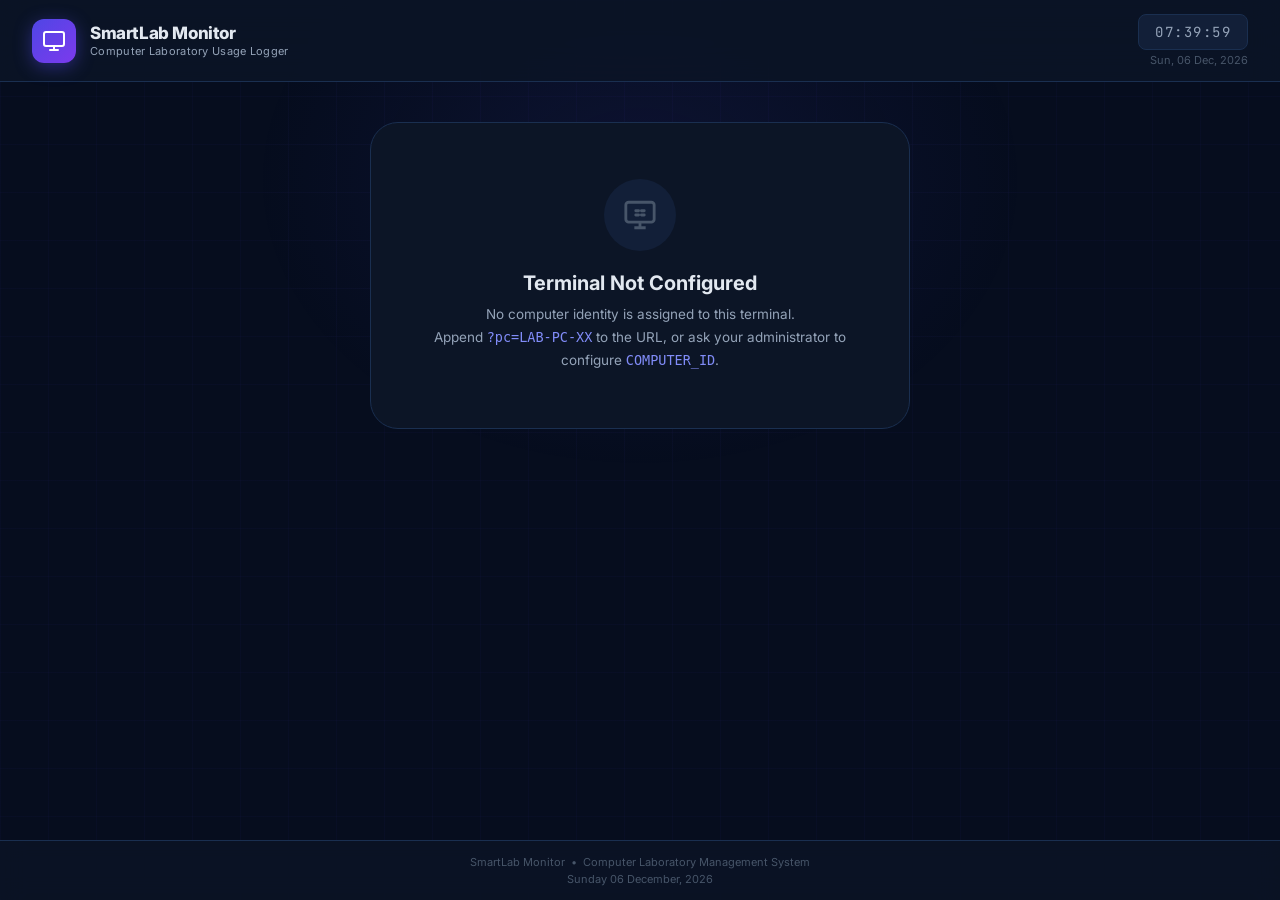
==== index.html @ d08a5e3f "Add design spec and design tokens for SmartLab Monitor" ====
<!DOCTYPE html>
<html lang="en">
<head>
  <meta charset="UTF-8" />
  <meta name="viewport" content="width=device-width, initial-scale=1.0" />
  <title>SmartLab Monitor</title>
  <meta name="description" content="SmartLab Monitor — College Computer Laboratory Usage Logging and Monitoring System" />
  <meta http-equiv="refresh" content="0; url=student.html" />
  <style>
    body {
      font-family: 'Inter', system-ui, sans-serif;
      background: #060d1e; color: #e2e8f0;
      display: flex; align-items: center; justify-content: center;
      min-height: 100vh; margin: 0;
    }
    a { color: #818cf8; }
    p { font-size: 15px; }
  </style>
</head>
<body>
  <p>Redirecting to <a href="student.html">Student Portal</a>…</p>
  <script>window.location.replace('student.html');</script>
</body>
</html>
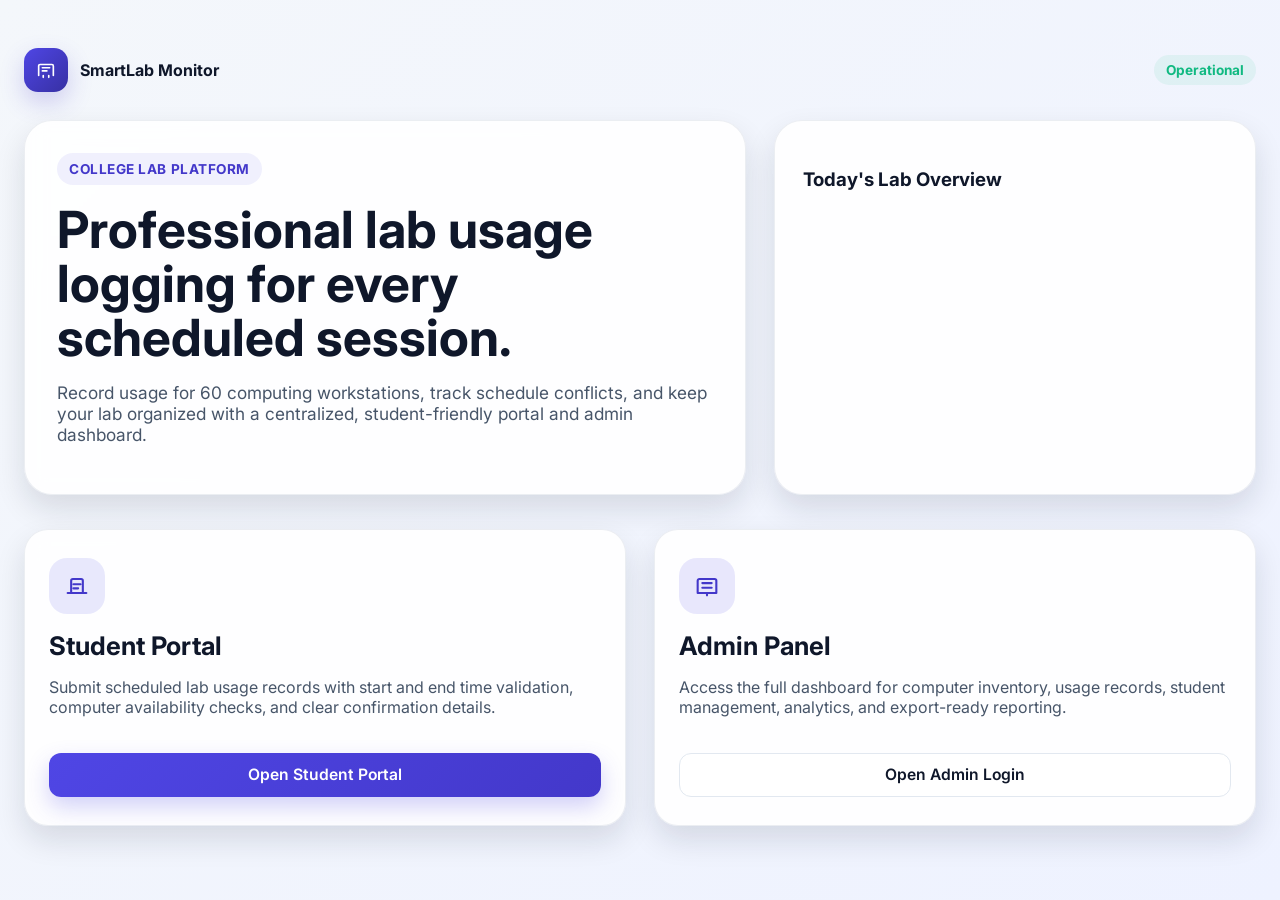
==== commit eb38766d: "Initial SmartLab Monitor project" ====
--- a/index.html
+++ b/index.html
@@ -1,24 +1,275 @@
 <!DOCTYPE html>
 <html lang="en">
-<head>
-  <meta charset="UTF-8" />
-  <meta name="viewport" content="width=device-width, initial-scale=1.0" />
-  <title>SmartLab Monitor</title>
-  <meta name="description" content="SmartLab Monitor — College Computer Laboratory Usage Logging and Monitoring System" />
-  <meta http-equiv="refresh" content="0; url=student.html" />
-  <style>
-    body {
-      font-family: 'Inter', system-ui, sans-serif;
-      background: #060d1e; color: #e2e8f0;
-      display: flex; align-items: center; justify-content: center;
-      min-height: 100vh; margin: 0;
-    }
-    a { color: #818cf8; }
-    p { font-size: 15px; }
-  </style>
-</head>
-<body>
-  <p>Redirecting to <a href="student.html">Student Portal</a>…</p>
-  <script>window.location.replace('student.html');</script>
-</body>
+  <head>
+    <meta charset="UTF-8" />
+    <meta name="viewport" content="width=device-width, initial-scale=1.0" />
+    <title>SmartLab Monitor</title>
+    <link rel="preconnect" href="https://fonts.googleapis.com" />
+    <link rel="preconnect" href="https://fonts.gstatic.com" crossorigin />
+    <link href="https://fonts.googleapis.com/css2?family=Inter:wght@400;500;600;700;800&display=swap" rel="stylesheet" />
+    <link rel="stylesheet" href="assets/css/design-system.css" />
+    <style>
+      body {
+        margin: 0;
+        min-height: 100vh;
+        background: linear-gradient(135deg, var(--bg) 0%, #eef2ff 100%);
+      }
+
+      .landing-shell {
+        max-width: 1280px;
+        margin: 0 auto;
+        padding: 48px 24px 72px;
+      }
+
+      .topbar {
+        display: flex;
+        justify-content: space-between;
+        align-items: center;
+        margin-bottom: 28px;
+      }
+
+      .brand {
+        display: flex;
+        align-items: center;
+        gap: 12px;
+        font-weight: 700;
+        color: var(--text-primary);
+      }
+
+      .brand-mark {
+        width: 44px;
+        height: 44px;
+        border-radius: 14px;
+        display: grid;
+        place-items: center;
+        background: linear-gradient(135deg, var(--primary-600), var(--primary-800));
+        color: #fff;
+        box-shadow: 0 10px 25px rgba(67, 56, 202, 0.22);
+      }
+
+      .hero {
+        display: grid;
+        grid-template-columns: 1.2fr 0.8fr;
+        gap: 28px;
+        align-items: stretch;
+      }
+
+      .hero-copy,
+      .hero-panel,
+      .stat-card,
+      .switch-card {
+        background: rgba(255, 255, 255, 0.9);
+        backdrop-filter: blur(10px);
+        border: 1px solid rgba(148, 163, 184, 0.18);
+        box-shadow: var(--shadow-md);
+      }
+
+      .hero-copy {
+        border-radius: 28px;
+        padding: 32px;
+      }
+
+      .eyebrow {
+        display: inline-flex;
+        padding: 8px 12px;
+        border-radius: 999px;
+        background: rgba(79, 70, 229, 0.08);
+        color: var(--primary-700);
+        font-size: var(--body-small-size);
+        font-weight: 700;
+        letter-spacing: 0.04em;
+        text-transform: uppercase;
+      }
+
+      h1 {
+        margin: 18px 0 12px;
+        font-size: clamp(2.6rem, 4vw, 4rem);
+        line-height: 1.05;
+      }
+
+      .hero-copy p {
+        color: var(--text-secondary);
+        font-size: var(--body-large-size);
+        max-width: 60ch;
+      }
+
+      .hero-panel {
+        border-radius: 28px;
+        padding: 28px;
+      }
+
+      .stats-grid {
+        display: grid;
+        grid-template-columns: repeat(2, minmax(0, 1fr));
+        gap: 16px;
+        margin-top: 24px;
+      }
+
+      .stat-card {
+        border-radius: 18px;
+        padding: 18px 16px;
+      }
+
+      .metric-meta {
+        display: flex;
+        justify-content: space-between;
+        align-items: center;
+        font-size: var(--caption-size);
+        color: var(--text-secondary);
+      }
+
+      .metric-value {
+        margin-top: 8px;
+        font-size: clamp(1.8rem, 2vw, 2.4rem);
+        font-weight: 800;
+        color: var(--text-primary);
+      }
+
+      .switch-grid {
+        display: grid;
+        grid-template-columns: repeat(2, minmax(0, 1fr));
+        gap: 28px;
+        margin-top: 34px;
+      }
+
+      .switch-card {
+        border-radius: 24px;
+        padding: 28px 24px;
+        display: flex;
+        flex-direction: column;
+        justify-content: space-between;
+        min-height: 260px;
+        transition: transform 0.2s ease, box-shadow 0.2s ease;
+      }
+
+      .switch-card:hover {
+        transform: translateY(-2px);
+        box-shadow: var(--shadow-lg);
+      }
+
+      .switch-icon {
+        width: 56px;
+        height: 56px;
+        display: grid;
+        place-items: center;
+        border-radius: 18px;
+        background: rgba(79, 70, 229, 0.12);
+        color: var(--primary-700);
+      }
+
+      .switch-card h2 {
+        margin: 16px 0 8px;
+        font-size: var(--h2-size);
+      }
+
+      .switch-card p {
+        color: var(--text-secondary);
+      }
+
+      .switch-card a {
+        margin-top: 20px;
+      }
+
+      @media (max-width: 860px) {
+        .hero,
+        .switch-grid,
+        .stats-grid {
+          grid-template-columns: 1fr;
+        }
+
+        .landing-shell {
+          padding-top: 32px;
+        }
+      }
+    </style>
+  </head>
+  <body>
+    <div class="landing-shell">
+      <header class="topbar">
+        <div class="brand">
+          <div class="brand-mark">
+            <svg width="22" height="22" viewBox="0 0 24 24" fill="none" aria-hidden="true">
+              <path d="M4 18V7.5A1.5 1.5 0 0 1 5.5 6H18.5A1.5 1.5 0 0 1 20 7.5V18M8 9.5H16M8 13H13M9 18V20M15 18V20" stroke="currentColor" stroke-width="1.8" stroke-linecap="round" stroke-linejoin="round"/>
+            </svg>
+          </div>
+          <span>SmartLab Monitor</span>
+        </div>
+        <span class="status-badge success">Operational</span>
+      </header>
+
+      <main class="hero">
+        <section class="hero-copy">
+          <div class="eyebrow">College Lab Platform</div>
+          <h1>Professional lab usage logging for every scheduled session.</h1>
+          <p>
+            Record usage for 60 computing workstations, track schedule conflicts, and keep your lab organized with a centralized, student-friendly portal and admin dashboard.
+          </p>
+        </section>
+
+        <aside class="hero-panel">
+          <h3>Today's Lab Overview</h3>
+          <div class="stats-grid" id="landing-stats"></div>
+        </aside>
+      </main>
+
+      <section class="switch-grid">
+        <article class="switch-card">
+          <div>
+            <div class="switch-icon">
+              <svg width="28" height="28" viewBox="0 0 24 24" fill="none" aria-hidden="true">
+                <path d="M7 17V7.5A1.5 1.5 0 0 1 8.5 6H15.5A1.5 1.5 0 0 1 17 7.5V17M9 10.5H15M9 14H13M4 18H20" stroke="currentColor" stroke-width="1.8" stroke-linecap="round" stroke-linejoin="round"/>
+              </svg>
+            </div>
+            <h2>Student Portal</h2>
+            <p>Submit scheduled lab usage records with start and end time validation, computer availability checks, and clear confirmation details.</p>
+          </div>
+          <a href="student.html" class="btn btn-primary">Open Student Portal</a>
+        </article>
+
+        <article class="switch-card">
+          <div>
+            <div class="switch-icon">
+              <svg width="28" height="28" viewBox="0 0 24 24" fill="none" aria-hidden="true">
+                <path d="M4 18V7.5A1.5 1.5 0 0 1 5.5 6H18.5A1.5 1.5 0 0 1 20 7.5V18M8 9.5H16M8 13.5H16M12 18V20M4 18H20" stroke="currentColor" stroke-width="1.8" stroke-linecap="round" stroke-linejoin="round"/>
+              </svg>
+            </div>
+            <h2>Admin Panel</h2>
+            <p>Access the full dashboard for computer inventory, usage records, student management, analytics, and export-ready reporting.</p>
+          </div>
+          <a href="admin.html" class="btn btn-secondary">Open Admin Login</a>
+        </article>
+      </section>
+    </div>
+
+    <script src="assets/js/utils.js"></script>
+    <script src="assets/js/data.js"></script>
+    <script>
+      document.addEventListener('DOMContentLoaded', function () {
+        const statsWrap = document.getElementById('landing-stats');
+        const state = SmartLabData.loadState();
+        const computers = state.computers;
+        const total = computers.length;
+        const available = computers.filter((pc) => pc.status === 'AVAILABLE').length;
+        const inUse = computers.filter((pc) => pc.status === 'IN_USE').length;
+        const offline = computers.filter((pc) => pc.status === 'OFFLINE').length;
+
+        const statItems = [
+          { label: 'Total PCs', value: total, tone: 'primary' },
+          { label: 'Available', value: available, tone: 'success' },
+          { label: 'In Use', value: inUse, tone: 'info' },
+          { label: 'Offline', value: offline, tone: 'warning' }
+        ];
+
+        statsWrap.innerHTML = statItems.map((item) => `
+          <div class="stat-card">
+            <div class="metric-meta">
+              <span>${item.label}</span>
+              <span class="status-dot ${item.tone}"></span>
+            </div>
+            <div class="metric-value">${item.value}</div>
+          </div>
+        `).join('');
+      });
+    </script>
+  </body>
 </html>
--- a/assets/css/design-system.css
+++ b/assets/css/design-system.css
@@ -0,0 +1,316 @@
+:root {
+  --primary-50: #eef2ff;
+  --primary-100: #e0e7ff;
+  --primary-200: #c7d2fe;
+  --primary-300: #a5b4fc;
+  --primary-400: #818cf8;
+  --primary-500: #6366f1;
+  --primary-600: #4f46e5;
+  --primary-700: #4338ca;
+  --primary-800: #3730a3;
+  --primary-900: #312e81;
+  --success: #10b981;
+  --warning: #f59e0b;
+  --error: #ef4444;
+  --info: #3b82f6;
+  --bg: #f4f7fb;
+  --surface: #ffffff;
+  --surface-alt: #f8fafc;
+  --border: #e2e8f0;
+  --text-primary: #0f172a;
+  --text-secondary: #475569;
+  --text-muted: #64748b;
+  --shadow-sm: 0 4px 16px rgba(15, 23, 42, 0.06);
+  --shadow-md: 0 14px 30px rgba(15, 23, 42, 0.12);
+  --shadow-lg: 0 24px 50px rgba(15, 23, 42, 0.16);
+  --radius-sm: 12px;
+  --radius-md: 16px;
+  --radius-lg: 22px;
+  --radius-xl: 28px;
+  --display-size: clamp(2.8rem, 6vw, 4.6rem);
+  --h1-size: clamp(2rem, 4vw, 2.9rem);
+  --h2-size: 1.6rem;
+  --h3-size: 1.25rem;
+  --h4-size: 1.1rem;
+  --body-large-size: 1.08rem;
+  --body-size: 1rem;
+  --body-small-size: 0.85rem;
+  --caption-size: 0.75rem;
+  --button-size: 0.98rem;
+  --label-size: 0.8rem;
+  --table-size: 0.9rem;
+}
+
+* { box-sizing: border-box; }
+
+html {
+  scroll-behavior: smooth;
+}
+
+body {
+  margin: 0;
+  font-family: 'Inter', sans-serif;
+  background: var(--bg);
+  color: var(--text-primary);
+}
+
+a {
+  text-decoration: none;
+  color: inherit;
+}
+
+button, input, select {
+  font: inherit;
+}
+
+button {
+  cursor: pointer;
+}
+
+.hidden {
+  display: none !important;
+}
+
+.form-error {
+  margin-top: 10px;
+  padding: 10px 12px;
+  border-radius: 12px;
+  background: rgba(239, 68, 68, 0.08);
+  border: 1px solid rgba(239, 68, 68, 0.2);
+  color: var(--error);
+  font-size: var(--body-small-size);
+  font-weight: 600;
+}
+
+.status-badge {
+  display: inline-flex;
+  align-items: center;
+  justify-content: center;
+  padding: 7px 12px;
+  border-radius: 999px;
+  font-size: var(--body-small-size);
+  font-weight: 700;
+}
+
+.status-badge.success { background: rgba(16, 185, 129, 0.08); color: var(--success); }
+.status-badge.warning { background: rgba(245, 158, 11, 0.1); color: var(--warning); }
+.status-badge.error { background: rgba(239, 68, 68, 0.08); color: var(--error); }
+.status-badge.info { background: rgba(59, 130, 246, 0.08); color: var(--info); }
+.status-badge.neutral { background: rgba(100, 116, 139, 0.08); color: var(--text-secondary); }
+
+.status-dot {
+  width: 10px;
+  height: 10px;
+  border-radius: 50%;
+  display: inline-block;
+  margin-right: 8px;
+  background: var(--text-muted);
+}
+
+.status-dot.success,
+.status-dot.available { background: var(--success); }
+.status-dot.warning,
+.status-dot.offline,
+.status-dot.maintenance { background: var(--warning); }
+.status-dot.error,
+.status-dot.danger { background: var(--error); }
+.status-dot.info,
+.status-dot.in-use,
+.status-dot.primary { background: var(--info); }
+
+.btn {
+  display: inline-flex;
+  align-items: center;
+  justify-content: center;
+  gap: 8px;
+  min-height: 44px;
+  padding: 0 18px;
+  border: 0;
+  border-radius: 12px;
+  font-weight: 600;
+  font-size: var(--button-size);
+  transition: transform 0.15s ease, box-shadow 0.15s ease, opacity 0.15s ease;
+}
+
+.btn:hover { transform: translateY(-1px); }
+
+.btn-primary {
+  background: linear-gradient(135deg, var(--primary-600), var(--primary-700));
+  color: #fff;
+  box-shadow: 0 10px 22px rgba(79, 70, 229, 0.25);
+}
+
+.btn-secondary {
+  background: var(--surface);
+  color: var(--text-primary);
+  border: 1px solid var(--border);
+}
+
+.btn-danger {
+  background: rgba(239, 68, 68, 0.08);
+  color: var(--error);
+}
+
+.btn-ghost {
+  background: rgba(148, 163, 184, 0.07);
+  color: var(--text-primary);
+}
+
+.btn-block { width: 100%; }
+
+.field-group {
+  display: flex;
+  flex-direction: column;
+  gap: 8px;
+}
+
+.field-group label {
+  color: var(--text-secondary);
+  font-size: var(--label-size);
+  font-weight: 600;
+}
+
+input[type='text'],
+input[type='search'],
+input[type='time'],
+input[type='date'],
+input[type='password'],
+select {
+  width: 100%;
+  min-height: 46px;
+  border: 1px solid var(--border);
+  border-radius: 12px;
+  background: var(--surface);
+  padding: 0 14px;
+  color: var(--text-primary);
+  outline: none;
+}
+
+input:focus, select:focus {
+  border-color: rgba(79, 70, 229, 0.6);
+  box-shadow: 0 0 0 4px rgba(99, 102, 241, 0.12);
+}
+
+.card {
+  background: var(--surface);
+  border: 1px solid var(--border);
+  border-radius: var(--radius-lg);
+  box-shadow: var(--shadow-sm);
+}
+
+.table-wrap {
+  overflow: hidden;
+}
+
+table {
+  width: 100%;
+  border-collapse: collapse;
+  font-size: var(--table-size);
+}
+
+thead th {
+  text-align: left;
+  background: var(--surface-alt);
+  color: var(--text-secondary);
+  font-size: var(--body-small-size);
+  text-transform: uppercase;
+  letter-spacing: 0.04em;
+  padding: 14px 18px;
+}
+
+tbody td {
+  padding: 14px 18px;
+  border-top: 1px solid var(--border);
+  color: var(--text-primary);
+}
+
+.status-tag {
+  display: inline-flex;
+  align-items: center;
+  padding: 6px 10px;
+  border-radius: 999px;
+  font-size: var(--caption-size);
+  font-weight: 700;
+}
+
+.status-tag.available { background: rgba(16, 185, 129, 0.1); color: var(--success); }
+.status-tag.in-use { background: rgba(59, 130, 246, 0.1); color: var(--info); }
+.status-tag.offline,
+.status-tag.maintenance { background: rgba(245, 158, 11, 0.12); color: #b45309; }
+
+.toast {
+  position: fixed;
+  right: 24px;
+  bottom: 24px;
+  padding: 14px 18px;
+  border-radius: 14px;
+  color: #fff;
+  font-weight: 600;
+  box-shadow: var(--shadow-lg);
+  opacity: 0;
+  transform: translateY(12px);
+  pointer-events: none;
+  transition: all 0.2s ease;
+  z-index: 2000;
+}
+
+.toast.show {
+  opacity: 1;
+  transform: translateY(0);
+}
+
+.toast.success { background: linear-gradient(135deg, var(--success), #16a34a); }
+.toast.error { background: linear-gradient(135deg, #ef4444, #d93025); }
+.toast.warning { background: linear-gradient(135deg, #f59e0b, #d97706); }
+.toast.info { background: linear-gradient(135deg, var(--info), #2563eb); }
+
+.modal {
+  position: fixed;
+  inset: 0;
+  display: grid;
+  place-items: center;
+  z-index: 999;
+}
+
+.modal-overlay {
+  position: absolute;
+  inset: 0;
+  background: rgba(15, 23, 42, 0.52);
+}
+
+.modal-card {
+  position: relative;
+  width: min(560px, calc(100vw - 32px));
+  background: var(--surface);
+  border: 1px solid var(--border);
+  border-radius: 22px;
+  box-shadow: var(--shadow-lg);
+  z-index: 2;
+  overflow: hidden;
+}
+
+.modal-header {
+  display: flex;
+  align-items: center;
+  justify-content: space-between;
+  background: var(--surface-alt);
+  padding: 18px 20px;
+  border-bottom: 1px solid var(--border);
+}
+
+.modal-close {
+  border: 0;
+  background: transparent;
+  font-size: 1.7rem;
+  color: var(--text-secondary);
+}
+
+.modal-body {
+  padding: 18px 20px 22px;
+}
+
+@media (max-width: 640px) {
+  .btn {
+    width: 100%;
+  }
+}
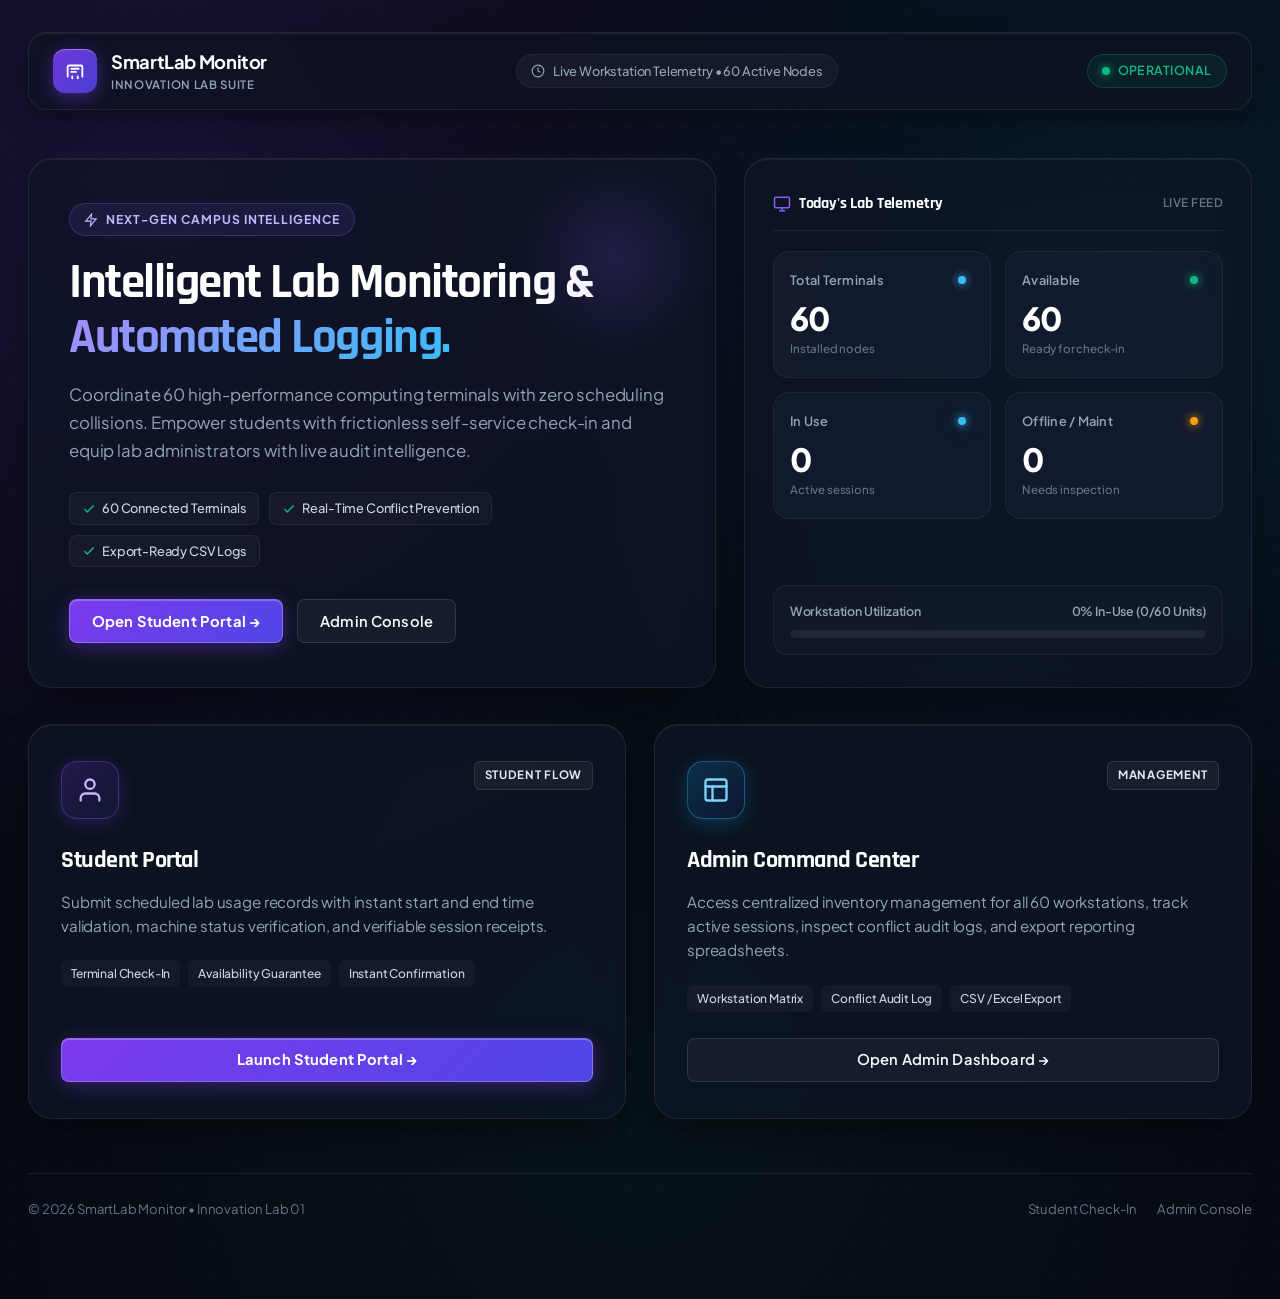
==== commit f2548e64: "Update project files: admin, student, assets, and backend" ====
--- a/index.html
+++ b/index.html
@@ -3,272 +3,826 @@
   <head>
     <meta charset="UTF-8" />
     <meta name="viewport" content="width=device-width, initial-scale=1.0" />
-    <title>SmartLab Monitor</title>
+    <title>SmartLab Monitor | Real-Time Workstation Intelligence</title>
     <link rel="preconnect" href="https://fonts.googleapis.com" />
     <link rel="preconnect" href="https://fonts.gstatic.com" crossorigin />
-    <link href="https://fonts.googleapis.com/css2?family=Inter:wght@400;500;600;700;800&display=swap" rel="stylesheet" />
+    <link
+      href="https://fonts.googleapis.com/css2?family=Plus+Jakarta+Sans:wght@400;500;600;700;800&family=Inter:wght@400;500;600;700;800&display=swap"
+      rel="stylesheet"
+    />
     <link rel="stylesheet" href="assets/css/design-system.css" />
     <style>
+      /* ── Modern Dark Glassmorphic Landing Page ─────────────────── */
+      :root {
+        --page-bg: #070a12;
+        --card-bg: rgba(15, 22, 38, 0.72);
+        --card-border: rgba(255, 255, 255, 0.08);
+        --card-hover-border: rgba(139, 92, 246, 0.45);
+        --text-pure: #ffffff;
+        --text-subtle: #94a3b8;
+        --text-dim: #64748b;
+        --accent-violet: #8b5cf6;
+        --accent-indigo: #6366f1;
+        --accent-cyan: #06b6d4;
+        --accent-emerald: #10b981;
+      }
+
       body {
         margin: 0;
         min-height: 100vh;
-        background: linear-gradient(135deg, var(--bg) 0%, #eef2ff 100%);
+        background-color: var(--page-bg);
+        background-image: 
+          radial-gradient(circle at 12% 14%, rgba(124, 58, 237, 0.16) 0%, transparent 45%),
+          radial-gradient(circle at 88% 22%, rgba(14, 165, 233, 0.12) 0%, transparent 42%),
+          radial-gradient(circle at 50% 85%, rgba(16, 185, 129, 0.06) 0%, transparent 50%),
+          radial-gradient(rgba(255, 255, 255, 0.04) 1px, transparent 1px);
+        background-size: 100% 100%, 100% 100%, 100% 100%, 28px 28px;
+        color: var(--text-pure);
+        font-family: 'Plus Jakarta Sans', 'Inter', -apple-system, BlinkMacSystemFont, sans-serif;
+        line-height: 1.6;
+        overflow-x: hidden;
       }
 
       .landing-shell {
         max-width: 1280px;
         margin: 0 auto;
-        padding: 48px 24px 72px;
-      }
-
+        padding: 32px 28px 80px;
+      }
+
+      /* ── Top Floating Navigation Bar ────────────────────────────── */
       .topbar {
         display: flex;
         justify-content: space-between;
         align-items: center;
-        margin-bottom: 28px;
+        margin-bottom: 48px;
+        padding: 14px 24px;
+        background: rgba(13, 19, 33, 0.7);
+        backdrop-filter: blur(20px);
+        -webkit-backdrop-filter: blur(20px);
+        border: 1px solid var(--card-border);
+        border-radius: 18px;
+        box-shadow: 0 10px 30px -5px rgba(0, 0, 0, 0.5), inset 0 1px 0 rgba(255, 255, 255, 0.08);
       }
 
       .brand {
         display: flex;
         align-items: center;
-        gap: 12px;
-        font-weight: 700;
-        color: var(--text-primary);
+        gap: 14px;
+        text-decoration: none;
+        color: var(--text-pure);
       }
 
       .brand-mark {
         width: 44px;
         height: 44px;
-        border-radius: 14px;
+        border-radius: 12px;
         display: grid;
         place-items: center;
-        background: linear-gradient(135deg, var(--primary-600), var(--primary-800));
-        color: #fff;
-        box-shadow: 0 10px 25px rgba(67, 56, 202, 0.22);
-      }
-
+        background: linear-gradient(135deg, rgba(124, 58, 237, 0.9) 0%, rgba(79, 70, 229, 0.9) 100%);
+        color: #ffffff;
+        box-shadow: 0 4px 18px rgba(124, 58, 237, 0.45), inset 0 1px 0 rgba(255, 255, 255, 0.3);
+        transition: transform 0.25s ease, box-shadow 0.25s ease;
+      }
+
+      .brand:hover .brand-mark {
+        transform: scale(1.05);
+        box-shadow: 0 6px 24px rgba(124, 58, 237, 0.65);
+      }
+
+      .brand-details {
+        display: flex;
+        flex-direction: column;
+      }
+
+      .brand-title {
+        font-weight: 700;
+        font-size: 1.15rem;
+        letter-spacing: -0.02em;
+        color: #ffffff;
+      }
+
+      .brand-subtitle {
+        font-size: 0.72rem;
+        color: var(--text-subtle);
+        letter-spacing: 0.06em;
+        text-transform: uppercase;
+        font-weight: 600;
+      }
+
+      .topbar-center-pill {
+        display: none;
+        align-items: center;
+        gap: 8px;
+        padding: 6px 14px;
+        border-radius: 9999px;
+        background: rgba(255, 255, 255, 0.04);
+        border: 1px solid rgba(255, 255, 255, 0.06);
+        font-size: 0.8rem;
+        color: var(--text-subtle);
+        font-weight: 500;
+      }
+
+      @media (min-width: 900px) {
+        .topbar-center-pill {
+          display: inline-flex;
+        }
+      }
+
+      .topbar-actions {
+        display: flex;
+        align-items: center;
+        gap: 14px;
+      }
+
+      .live-beacon-pill {
+        display: inline-flex;
+        align-items: center;
+        gap: 8px;
+        padding: 6px 14px;
+        border-radius: 9999px;
+        background: rgba(16, 185, 129, 0.08);
+        border: 1px solid rgba(16, 185, 129, 0.25);
+        color: var(--accent-emerald);
+        font-size: 0.78rem;
+        font-weight: 600;
+        letter-spacing: 0.04em;
+        text-transform: uppercase;
+      }
+
+      .beacon-dot {
+        width: 8px;
+        height: 8px;
+        border-radius: 50%;
+        background: var(--accent-emerald);
+        box-shadow: 0 0 10px var(--accent-emerald);
+        animation: pulse-beacon 2s infinite ease-in-out;
+      }
+
+      @keyframes pulse-beacon {
+        0%, 100% { transform: scale(1); opacity: 1; }
+        50% { transform: scale(1.3); opacity: 0.6; }
+      }
+
+      /* ── Hero Grid ────────────────────────────────────────────── */
       .hero {
         display: grid;
-        grid-template-columns: 1.2fr 0.8fr;
+        grid-template-columns: 1.15fr 0.85fr;
         gap: 28px;
         align-items: stretch;
-      }
-
-      .hero-copy,
-      .hero-panel,
-      .stat-card,
-      .switch-card {
-        background: rgba(255, 255, 255, 0.9);
-        backdrop-filter: blur(10px);
-        border: 1px solid rgba(148, 163, 184, 0.18);
-        box-shadow: var(--shadow-md);
+        margin-bottom: 36px;
       }
 
       .hero-copy {
-        border-radius: 28px;
-        padding: 32px;
-      }
-
-      .eyebrow {
+        background: var(--card-bg);
+        backdrop-filter: blur(20px);
+        -webkit-backdrop-filter: blur(20px);
+        border: 1px solid var(--card-border);
+        border-radius: 24px;
+        padding: 44px 40px;
+        display: flex;
+        flex-direction: column;
+        justify-content: space-between;
+        position: relative;
+        overflow: hidden;
+        box-shadow: 0 16px 40px -10px rgba(0, 0, 0, 0.5), inset 0 1px 0 rgba(255, 255, 255, 0.06);
+      }
+
+      .hero-copy::after {
+        content: '';
+        position: absolute;
+        top: 0;
+        right: 0;
+        width: 200px;
+        height: 200px;
+        background: radial-gradient(circle, rgba(139, 92, 246, 0.15) 0%, transparent 70%);
+        pointer-events: none;
+      }
+
+      .eyebrow-pill {
         display: inline-flex;
-        padding: 8px 12px;
-        border-radius: 999px;
-        background: rgba(79, 70, 229, 0.08);
-        color: var(--primary-700);
-        font-size: var(--body-small-size);
+        align-items: center;
+        gap: 8px;
+        padding: 6px 14px;
+        border-radius: 9999px;
+        background: rgba(139, 92, 246, 0.1);
+        border: 1px solid rgba(139, 92, 246, 0.3);
+        color: #c4b5fd;
+        font-size: 0.76rem;
         font-weight: 700;
+        letter-spacing: 0.08em;
+        text-transform: uppercase;
+        width: fit-content;
+      }
+
+      .hero-copy h1 {
+        margin: 20px 0 16px;
+        font-size: clamp(2.3rem, 3.8vw, 3.4rem);
+        line-height: 1.12;
+        font-weight: 800;
+        letter-spacing: -0.03em;
+        color: #ffffff;
+      }
+
+      .gradient-text {
+        background: linear-gradient(135deg, #a78bfa 0%, #38bdf8 100%);
+        background-clip: text;
+        -webkit-background-clip: text;
+        -webkit-text-fill-color: transparent;
+      }
+
+      .hero-copy p {
+        color: var(--text-subtle);
+        font-size: 1.05rem;
+        max-width: 54ch;
+        line-height: 1.65;
+        margin-bottom: 28px;
+      }
+
+      .feature-tags {
+        display: flex;
+        flex-wrap: wrap;
+        gap: 10px;
+        margin-bottom: 32px;
+      }
+
+      .feature-pill {
+        display: inline-flex;
+        align-items: center;
+        gap: 6px;
+        padding: 5px 12px;
+        border-radius: 8px;
+        background: rgba(255, 255, 255, 0.03);
+        border: 1px solid rgba(255, 255, 255, 0.06);
+        font-size: 0.8rem;
+        color: #cbd5e1;
+        font-weight: 500;
+      }
+
+      .feature-pill svg {
+        color: var(--accent-emerald);
+      }
+
+      .hero-cta-group {
+        display: flex;
+        gap: 14px;
+        flex-wrap: wrap;
+      }
+
+      /* ── Hero Telemetry Panel (Right Side) ─────────────────────── */
+      .hero-panel {
+        background: var(--card-bg);
+        backdrop-filter: blur(20px);
+        -webkit-backdrop-filter: blur(20px);
+        border: 1px solid var(--card-border);
+        border-radius: 24px;
+        padding: 32px 28px;
+        display: flex;
+        flex-direction: column;
+        justify-content: space-between;
+        box-shadow: 0 16px 40px -10px rgba(0, 0, 0, 0.5), inset 0 1px 0 rgba(255, 255, 255, 0.06);
+        position: relative;
+        overflow: hidden;
+      }
+
+      .panel-header {
+        display: flex;
+        justify-content: space-between;
+        align-items: center;
+        margin-bottom: 20px;
+        padding-bottom: 14px;
+        border-bottom: 1px solid var(--card-border);
+      }
+
+      .panel-header h3 {
+        font-size: 1rem;
+        font-weight: 700;
+        color: #ffffff;
+        letter-spacing: -0.01em;
+        margin: 0;
+        display: flex;
+        align-items: center;
+        gap: 8px;
+      }
+
+      .telemetry-tag {
+        font-size: 0.74rem;
+        color: var(--text-dim);
+        font-weight: 600;
         letter-spacing: 0.04em;
         text-transform: uppercase;
-      }
-
-      h1 {
-        margin: 18px 0 12px;
-        font-size: clamp(2.6rem, 4vw, 4rem);
-        line-height: 1.05;
-      }
-
-      .hero-copy p {
-        color: var(--text-secondary);
-        font-size: var(--body-large-size);
-        max-width: 60ch;
-      }
-
-      .hero-panel {
-        border-radius: 28px;
-        padding: 28px;
       }
 
       .stats-grid {
         display: grid;
         grid-template-columns: repeat(2, minmax(0, 1fr));
-        gap: 16px;
-        margin-top: 24px;
+        gap: 14px;
       }
 
       .stat-card {
-        border-radius: 18px;
+        background: rgba(22, 30, 52, 0.6);
+        border: 1px solid rgba(255, 255, 255, 0.06);
+        border-radius: 16px;
         padding: 18px 16px;
+        display: flex;
+        flex-direction: column;
+        justify-content: space-between;
+        position: relative;
+        overflow: hidden;
+        transition: all 0.25s ease;
+      }
+
+      .stat-card:hover {
+        border-color: rgba(139, 92, 246, 0.4);
+        background: rgba(28, 38, 66, 0.7);
+        transform: translateY(-2px);
+        box-shadow: 0 8px 24px -4px rgba(0, 0, 0, 0.4);
       }
 
       .metric-meta {
         display: flex;
         justify-content: space-between;
         align-items: center;
-        font-size: var(--caption-size);
-        color: var(--text-secondary);
+        font-size: 0.8rem;
+        font-weight: 600;
+        color: var(--text-subtle);
+        letter-spacing: 0.02em;
       }
 
       .metric-value {
-        margin-top: 8px;
-        font-size: clamp(1.8rem, 2vw, 2.4rem);
+        margin: 12px 0 6px;
+        font-size: clamp(2rem, 2.5vw, 2.7rem);
         font-weight: 800;
-        color: var(--text-primary);
-      }
-
+        color: #ffffff;
+        letter-spacing: -0.03em;
+        line-height: 1;
+      }
+
+      .metric-subtext {
+        font-size: 0.72rem;
+        color: var(--text-dim);
+        font-weight: 500;
+      }
+
+      /* Lab Occupancy Meter */
+      .occupancy-card {
+        margin-top: 18px;
+        padding: 16px;
+        border-radius: 14px;
+        background: rgba(255, 255, 255, 0.025);
+        border: 1px solid rgba(255, 255, 255, 0.05);
+      }
+
+      .occupancy-labels {
+        display: flex;
+        justify-content: space-between;
+        font-size: 0.78rem;
+        font-weight: 600;
+        color: var(--text-subtle);
+        margin-bottom: 8px;
+      }
+
+      .occupancy-bar-bg {
+        width: 100%;
+        height: 8px;
+        background: rgba(255, 255, 255, 0.06);
+        border-radius: 9999px;
+        overflow: hidden;
+      }
+
+      .occupancy-bar-fill {
+        height: 100%;
+        width: 35%;
+        border-radius: 9999px;
+        background: linear-gradient(90deg, #7c3aed 0%, #38bdf8 100%);
+        transition: width 1.2s cubic-bezier(0.16, 1, 0.3, 1);
+      }
+
+      /* ── Dual Switch Cards (Student & Admin) ───────────────────── */
       .switch-grid {
         display: grid;
         grid-template-columns: repeat(2, minmax(0, 1fr));
         gap: 28px;
-        margin-top: 34px;
       }
 
       .switch-card {
+        background: var(--card-bg);
+        backdrop-filter: blur(20px);
+        -webkit-backdrop-filter: blur(20px);
+        border: 1px solid var(--card-border);
         border-radius: 24px;
-        padding: 28px 24px;
+        padding: 36px 32px;
         display: flex;
         flex-direction: column;
         justify-content: space-between;
-        min-height: 260px;
-        transition: transform 0.2s ease, box-shadow 0.2s ease;
+        min-height: 300px;
+        transition: all 0.3s cubic-bezier(0.16, 1, 0.3, 1);
+        position: relative;
+        overflow: hidden;
+        box-shadow: 0 16px 40px -10px rgba(0, 0, 0, 0.5), inset 0 1px 0 rgba(255, 255, 255, 0.06);
       }
 
       .switch-card:hover {
-        transform: translateY(-2px);
-        box-shadow: var(--shadow-lg);
+        border-color: var(--card-hover-border);
+        transform: translateY(-4px);
+        box-shadow: 0 24px 50px -10px rgba(124, 58, 237, 0.25), 0 0 0 1px rgba(139, 92, 246, 0.3);
+      }
+
+      .switch-card.admin-card:hover {
+        border-color: rgba(56, 189, 248, 0.45);
+        box-shadow: 0 24px 50px -10px rgba(56, 189, 248, 0.2), 0 0 0 1px rgba(56, 189, 248, 0.3);
+      }
+
+      .switch-icon-wrap {
+        display: flex;
+        justify-content: space-between;
+        align-items: flex-start;
+        margin-bottom: 22px;
       }
 
       .switch-icon {
-        width: 56px;
-        height: 56px;
+        width: 58px;
+        height: 58px;
         display: grid;
         place-items: center;
-        border-radius: 18px;
-        background: rgba(79, 70, 229, 0.12);
-        color: var(--primary-700);
+        border-radius: 16px;
+        background: linear-gradient(135deg, rgba(124, 58, 237, 0.2) 0%, rgba(79, 70, 229, 0.1) 100%);
+        border: 1px solid rgba(139, 92, 246, 0.35);
+        color: #c4b5fd;
+        box-shadow: 0 4px 18px rgba(124, 58, 237, 0.25);
+      }
+
+      .admin-card .switch-icon {
+        background: linear-gradient(135deg, rgba(14, 165, 233, 0.2) 0%, rgba(30, 64, 175, 0.1) 100%);
+        border-color: rgba(56, 189, 248, 0.35);
+        color: #7dd3fc;
+        box-shadow: 0 4px 18px rgba(14, 165, 233, 0.25);
+      }
+
+      .role-badge {
+        font-size: 0.72rem;
+        padding: 4px 10px;
+        border-radius: 6px;
+        font-weight: 700;
+        letter-spacing: 0.06em;
+        text-transform: uppercase;
+        background: rgba(255, 255, 255, 0.05);
+        border: 1px solid rgba(255, 255, 255, 0.1);
+        color: #e2e8f0;
       }
 
       .switch-card h2 {
-        margin: 16px 0 8px;
-        font-size: var(--h2-size);
+        margin: 0 0 10px;
+        font-size: 1.5rem;
+        font-weight: 700;
+        letter-spacing: -0.02em;
+        color: #ffffff;
       }
 
       .switch-card p {
-        color: var(--text-secondary);
-      }
-
-      .switch-card a {
-        margin-top: 20px;
-      }
-
-      @media (max-width: 860px) {
-        .hero,
-        .switch-grid,
-        .stats-grid {
+        color: var(--text-subtle);
+        font-size: 0.95rem;
+        line-height: 1.6;
+        margin-bottom: 22px;
+      }
+
+      .card-tags {
+        display: flex;
+        flex-wrap: wrap;
+        gap: 8px;
+        margin-bottom: 26px;
+      }
+
+      .card-tag {
+        font-size: 0.75rem;
+        padding: 4px 10px;
+        border-radius: 6px;
+        background: rgba(255, 255, 255, 0.035);
+        color: #cbd5e1;
+        font-weight: 500;
+      }
+
+      .switch-card .btn {
+        width: 100%;
+      }
+
+      /* ── Footer ─────────────────────────────────────────────────── */
+      .landing-footer {
+        margin-top: 54px;
+        padding-top: 24px;
+        border-top: 1px solid var(--card-border);
+        display: flex;
+        justify-content: space-between;
+        align-items: center;
+        color: var(--text-dim);
+        font-size: 0.82rem;
+      }
+
+      .footer-links {
+        display: flex;
+        gap: 20px;
+      }
+
+      .footer-links a {
+        color: var(--text-dim);
+        text-decoration: none;
+        transition: color 0.2s ease;
+      }
+
+      .footer-links a:hover {
+        color: #ffffff;
+      }
+
+      @media (max-width: 960px) {
+        .hero {
           grid-template-columns: 1fr;
         }
 
+        .switch-grid {
+          grid-template-columns: 1fr;
+        }
+
         .landing-shell {
-          padding-top: 32px;
+          padding: 20px 16px 60px;
+        }
+
+        .hero-copy {
+          padding: 32px 24px;
         }
       }
     </style>
   </head>
   <body>
     <div class="landing-shell">
-      <header class="topbar">
-        <div class="brand">
+      <!-- ── Floating Header ────────────────────────────────────── -->
+      <header class="topbar animate-in">
+        <a href="index.html" class="brand">
           <div class="brand-mark">
             <svg width="22" height="22" viewBox="0 0 24 24" fill="none" aria-hidden="true">
-              <path d="M4 18V7.5A1.5 1.5 0 0 1 5.5 6H18.5A1.5 1.5 0 0 1 20 7.5V18M8 9.5H16M8 13H13M9 18V20M15 18V20" stroke="currentColor" stroke-width="1.8" stroke-linecap="round" stroke-linejoin="round"/>
+              <path
+                d="M4 18V7.5A1.5 1.5 0 0 1 5.5 6H18.5A1.5 1.5 0 0 1 20 7.5V18M8 9.5H16M8 13H13M9 18V20M15 18V20"
+                stroke="currentColor"
+                stroke-width="2"
+                stroke-linecap="round"
+                stroke-linejoin="round"
+              />
             </svg>
           </div>
-          <span>SmartLab Monitor</span>
+          <div class="brand-details">
+            <span class="brand-title">SmartLab Monitor</span>
+            <span class="brand-subtitle">Innovation Lab Suite</span>
+          </div>
+        </a>
+
+        <div class="topbar-center-pill">
+          <svg width="14" height="14" viewBox="0 0 24 24" fill="none" stroke="currentColor" stroke-width="2">
+            <circle cx="12" cy="12" r="10" />
+            <path d="M12 6v6l4 2" />
+          </svg>
+          <span>Live Workstation Telemetry • 60 Active Nodes</span>
         </div>
-        <span class="status-badge success">Operational</span>
+
+        <div class="topbar-actions">
+          <div class="live-beacon-pill">
+            <span class="beacon-dot"></span>
+            <span>Operational</span>
+          </div>
+        </div>
       </header>
 
+      <!-- ── Hero Main Section ──────────────────────────────────── -->
       <main class="hero">
-        <section class="hero-copy">
-          <div class="eyebrow">College Lab Platform</div>
-          <h1>Professional lab usage logging for every scheduled session.</h1>
-          <p>
-            Record usage for 60 computing workstations, track schedule conflicts, and keep your lab organized with a centralized, student-friendly portal and admin dashboard.
-          </p>
+        <section class="hero-copy animate-in delay-1">
+          <div>
+            <div class="eyebrow-pill">
+              <svg width="14" height="14" viewBox="0 0 24 24" fill="none" stroke="currentColor" stroke-width="2">
+                <polygon points="13 2 3 14 12 14 11 22 21 10 12 10 13 2" />
+              </svg>
+              Next-Gen Campus Intelligence
+            </div>
+            <h1>
+              Intelligent Lab Monitoring &amp;
+              <span class="gradient-text">Automated Logging.</span>
+            </h1>
+            <p>
+              Coordinate 60 high-performance computing terminals with zero scheduling collisions. Empower students with frictionless self-service check-in and equip lab administrators with live audit intelligence.
+            </p>
+
+            <div class="feature-tags">
+              <div class="feature-pill">
+                <svg width="14" height="14" viewBox="0 0 24 24" fill="none" stroke="currentColor" stroke-width="2.5"><polyline points="20 6 9 17 4 12" /></svg>
+                60 Connected Terminals
+              </div>
+              <div class="feature-pill">
+                <svg width="14" height="14" viewBox="0 0 24 24" fill="none" stroke="currentColor" stroke-width="2.5"><polyline points="20 6 9 17 4 12" /></svg>
+                Real-Time Conflict Prevention
+              </div>
+              <div class="feature-pill">
+                <svg width="14" height="14" viewBox="0 0 24 24" fill="none" stroke="currentColor" stroke-width="2.5"><polyline points="20 6 9 17 4 12" /></svg>
+                Export-Ready CSV Logs
+              </div>
+            </div>
+          </div>
+
+          <div class="hero-cta-group">
+            <a href="student.html" class="btn btn-gradient">Open Student Portal &rarr;</a>
+            <a href="admin.html" class="btn btn-secondary">Admin Console</a>
+          </div>
         </section>
 
-        <aside class="hero-panel">
-          <h3>Today's Lab Overview</h3>
-          <div class="stats-grid" id="landing-stats"></div>
+        <!-- ── Live Lab Telemetry Overview Panel ──────────────────── -->
+        <aside class="hero-panel animate-in delay-2">
+          <div>
+            <div class="panel-header">
+              <h3>
+                <svg width="18" height="18" viewBox="0 0 24 24" fill="none" stroke="var(--accent-violet)" stroke-width="2">
+                  <rect x="2" y="3" width="20" height="14" rx="2" ry="2" />
+                  <line x1="8" y1="21" x2="16" y2="21" />
+                  <line x1="12" y1="17" x2="12" y2="21" />
+                </svg>
+                Today's Lab Telemetry
+              </h3>
+              <span class="telemetry-tag">Live Feed</span>
+            </div>
+
+            <!-- Dynamic Stats Cards rendered by JS -->
+            <div class="stats-grid" id="landing-stats">
+              <div class="skeleton skeleton-card"></div>
+              <div class="skeleton skeleton-card"></div>
+              <div class="skeleton skeleton-card"></div>
+              <div class="skeleton skeleton-card"></div>
+            </div>
+          </div>
+
+          <div class="occupancy-card">
+            <div class="occupancy-labels">
+              <span>Workstation Utilization</span>
+              <span id="occupancy-percent-text">Calculating...</span>
+            </div>
+            <div class="occupancy-bar-bg">
+              <div id="occupancy-fill" class="occupancy-bar-fill" style="width: 0%"></div>
+            </div>
+          </div>
         </aside>
       </main>
 
+      <!-- ── Dual Portal Switch Grid ────────────────────────────── -->
       <section class="switch-grid">
-        <article class="switch-card">
+        <article class="switch-card animate-in delay-4">
           <div>
-            <div class="switch-icon">
-              <svg width="28" height="28" viewBox="0 0 24 24" fill="none" aria-hidden="true">
-                <path d="M7 17V7.5A1.5 1.5 0 0 1 8.5 6H15.5A1.5 1.5 0 0 1 17 7.5V17M9 10.5H15M9 14H13M4 18H20" stroke="currentColor" stroke-width="1.8" stroke-linecap="round" stroke-linejoin="round"/>
-              </svg>
+            <div class="switch-icon-wrap">
+              <div class="switch-icon">
+                <svg width="28" height="28" viewBox="0 0 24 24" fill="none" stroke="currentColor" stroke-width="2" stroke-linecap="round" stroke-linejoin="round">
+                  <path d="M20 21v-2a4 4 0 0 0-4-4H8a4 4 0 0 0-4 4v2" />
+                  <circle cx="12" cy="7" r="4" />
+                </svg>
+              </div>
+              <span class="role-badge">Student Flow</span>
             </div>
             <h2>Student Portal</h2>
-            <p>Submit scheduled lab usage records with start and end time validation, computer availability checks, and clear confirmation details.</p>
+            <p>
+              Submit scheduled lab usage records with instant start and end time validation, machine status verification, and verifiable session receipts.
+            </p>
+            <div class="card-tags">
+              <span class="card-tag">Terminal Check-In</span>
+              <span class="card-tag">Availability Guarantee</span>
+              <span class="card-tag">Instant Confirmation</span>
+            </div>
           </div>
-          <a href="student.html" class="btn btn-primary">Open Student Portal</a>
+          <a href="student.html" class="btn btn-gradient">Launch Student Portal &rarr;</a>
         </article>
 
-        <article class="switch-card">
+        <article class="switch-card admin-card animate-in delay-5">
           <div>
-            <div class="switch-icon">
-              <svg width="28" height="28" viewBox="0 0 24 24" fill="none" aria-hidden="true">
-                <path d="M4 18V7.5A1.5 1.5 0 0 1 5.5 6H18.5A1.5 1.5 0 0 1 20 7.5V18M8 9.5H16M8 13.5H16M12 18V20M4 18H20" stroke="currentColor" stroke-width="1.8" stroke-linecap="round" stroke-linejoin="round"/>
-              </svg>
-            </div>
-            <h2>Admin Panel</h2>
-            <p>Access the full dashboard for computer inventory, usage records, student management, analytics, and export-ready reporting.</p>
+            <div class="switch-icon-wrap">
+              <div class="switch-icon">
+                <svg width="28" height="28" viewBox="0 0 24 24" fill="none" stroke="currentColor" stroke-width="2" stroke-linecap="round" stroke-linejoin="round">
+                  <rect x="3" y="3" width="18" height="18" rx="2" />
+                  <path d="M3 9h18" />
+                  <path d="M9 21V9" />
+                </svg>
+              </div>
+              <span class="role-badge">Management</span>
+            </div>
+            <h2>Admin Command Center</h2>
+            <p>
+              Access centralized inventory management for all 60 workstations, track active sessions, inspect conflict audit logs, and export reporting spreadsheets.
+            </p>
+            <div class="card-tags">
+              <span class="card-tag">Workstation Matrix</span>
+              <span class="card-tag">Conflict Audit Log</span>
+              <span class="card-tag">CSV / Excel Export</span>
+            </div>
           </div>
-          <a href="admin.html" class="btn btn-secondary">Open Admin Login</a>
+          <a href="admin.html" class="btn btn-secondary">Open Admin Dashboard &rarr;</a>
         </article>
       </section>
+
+      <!-- ── Footer ─────────────────────────────────────────────── -->
+      <footer class="landing-footer">
+        <div>
+          <span>&copy; 2026 SmartLab Monitor &bull; Innovation Lab 01</span>
+        </div>
+        <div class="footer-links">
+          <a href="student.html">Student Check-In</a>
+          <a href="admin.html">Admin Console</a>
+        </div>
+      </footer>
     </div>
 
+    <!-- Scripts -->
     <script src="assets/js/utils.js"></script>
     <script src="assets/js/data.js"></script>
     <script>
-      document.addEventListener('DOMContentLoaded', function () {
+      document.addEventListener('DOMContentLoaded', async function () {
         const statsWrap = document.getElementById('landing-stats');
-        const state = SmartLabData.loadState();
-        const computers = state.computers;
-        const total = computers.length;
-        const available = computers.filter((pc) => pc.status === 'AVAILABLE').length;
-        const inUse = computers.filter((pc) => pc.status === 'IN_USE').length;
-        const offline = computers.filter((pc) => pc.status === 'OFFLINE').length;
-
-        const statItems = [
-          { label: 'Total PCs', value: total, tone: 'primary' },
-          { label: 'Available', value: available, tone: 'success' },
-          { label: 'In Use', value: inUse, tone: 'info' },
-          { label: 'Offline', value: offline, tone: 'warning' }
-        ];
-
-        statsWrap.innerHTML = statItems.map((item) => `
-          <div class="stat-card">
-            <div class="metric-meta">
-              <span>${item.label}</span>
-              <span class="status-dot ${item.tone}"></span>
-            </div>
-            <div class="metric-value">${item.value}</div>
-          </div>
-        `).join('');
+        const occupancyFill = document.getElementById('occupancy-fill');
+        const occupancyText = document.getElementById('occupancy-percent-text');
+
+        /* ── Animated counter utility ── */
+        function animateCounter(element, target, duration) {
+          const start = performance.now();
+          const from = 0;
+          function tick(now) {
+            const elapsed = now - start;
+            const progress = Math.min(elapsed / duration, 1);
+            const eased = 1 - Math.pow(1 - progress, 3);
+            element.textContent = Math.round(from + (target - from) * eased);
+            if (progress < 1) requestAnimationFrame(tick);
+          }
+          requestAnimationFrame(tick);
+        }
+
+        /* ── Button ripple effect ── */
+        document.querySelectorAll('.btn').forEach(function (btn) {
+          btn.addEventListener('click', function (e) {
+            const ring = document.createElement('span');
+            ring.className = 'ripple-ring';
+            const rect = btn.getBoundingClientRect();
+            ring.style.left = (e.clientX - rect.left - 30) + 'px';
+            ring.style.top = (e.clientY - rect.top - 30) + 'px';
+            btn.appendChild(ring);
+            ring.addEventListener('animationend', function () { ring.remove(); });
+          });
+        });
+
+        /* ── Load data and render stats with count-up ── */
+        try {
+          const state = await SmartLabData.loadState();
+          const computers = state.computers || [];
+          const total = computers.length || 60;
+          const available = computers.filter((pc) => pc.status === 'AVAILABLE').length;
+          const inUse = computers.filter((pc) => pc.status === 'IN_USE').length;
+          const offline = computers.filter((pc) => pc.status === 'OFFLINE').length;
+
+          const statItems = [
+            { label: 'Total Terminals', value: total, tone: 'primary', sub: 'Installed nodes' },
+            { label: 'Available', value: available, tone: 'success', sub: 'Ready for check-in' },
+            { label: 'In Use', value: inUse, tone: 'info', sub: 'Active sessions' },
+            { label: 'Offline / Maint', value: offline, tone: 'warning', sub: 'Needs inspection' }
+          ];
+
+          function renderStats() {
+            const liveState = SmartLabData.readLocalState();
+            const liveComputers = liveState.computers || [];
+            const totalNow = liveComputers.length || 60;
+            const availableNow = liveComputers.filter((pc) => pc.status === 'AVAILABLE').length;
+            const inUseNow = liveComputers.filter((pc) => pc.status === 'IN_USE').length;
+            const offlineNow = liveComputers.filter((pc) => pc.status === 'OFFLINE').length;
+
+            const statItemsNow = [
+              { label: 'Total Terminals', value: totalNow, tone: 'primary', sub: 'Installed nodes' },
+              { label: 'Available', value: availableNow, tone: 'success', sub: 'Ready for check-in' },
+              { label: 'In Use', value: inUseNow, tone: 'info', sub: 'Active sessions' },
+              { label: 'Offline / Maint', value: offlineNow, tone: 'warning', sub: 'Needs inspection' }
+            ];
+
+            statsWrap.innerHTML = statItemsNow.map((item, i) => `
+              <div class="stat-card animate-scale delay-${i + 2}">
+                <div class="metric-meta">
+                  <span>${item.label}</span>
+                  <span class="status-dot ${item.tone}"></span>
+                </div>
+                <div class="metric-value" data-target="${item.value}">0</div>
+                <div class="metric-subtext">${item.sub}</div>
+              </div>
+            `).join('');
+
+            const utilizationPercent = totalNow > 0 ? Math.round((inUseNow / totalNow) * 100) : 0;
+            if (occupancyFill && occupancyText) {
+              occupancyText.textContent = `${utilizationPercent}% In-Use (${inUseNow}/${totalNow} Units)`;
+              occupancyFill.style.width = `${utilizationPercent}%`;
+            }
+
+            document.querySelectorAll('.metric-value[data-target]').forEach(function (el) {
+              animateCounter(el, parseInt(el.dataset.target, 10), 1000);
+            });
+          }
+
+          renderStats();
+          window.addEventListener('smartlab-state-updated', renderStats);
+        } catch (err) {
+          console.error('Error loading lab telemetry:', err);
+        }
       });
     </script>
   </body>
--- a/assets/css/design-system.css
+++ b/assets/css/design-system.css
@@ -1,206 +1,418 @@
+/* ─── Premium Glassmorphic Design System ────────────────────────────── */
+@import url('https://fonts.googleapis.com/css2?family=Plus+Jakarta+Sans:wght@400;500;600;700;800&family=Inter:wght@400;500;600;700;800&family=Share+Tech+Mono&family=Rajdhani:wght@500;600;700&display=swap');
+
 :root {
-  --primary-50: #eef2ff;
-  --primary-100: #e0e7ff;
-  --primary-200: #c7d2fe;
-  --primary-300: #a5b4fc;
-  --primary-400: #818cf8;
-  --primary-500: #6366f1;
-  --primary-600: #4f46e5;
-  --primary-700: #4338ca;
-  --primary-800: #3730a3;
-  --primary-900: #312e81;
-  --success: #10b981;
-  --warning: #f59e0b;
-  --error: #ef4444;
-  --info: #3b82f6;
-  --bg: #f4f7fb;
-  --surface: #ffffff;
-  --surface-alt: #f8fafc;
-  --border: #e2e8f0;
-  --text-primary: #0f172a;
-  --text-secondary: #475569;
-  --text-muted: #64748b;
-  --shadow-sm: 0 4px 16px rgba(15, 23, 42, 0.06);
-  --shadow-md: 0 14px 30px rgba(15, 23, 42, 0.12);
-  --shadow-lg: 0 24px 50px rgba(15, 23, 42, 0.16);
-  --radius-sm: 12px;
-  --radius-md: 16px;
-  --radius-lg: 22px;
-  --radius-xl: 28px;
-  --display-size: clamp(2.8rem, 6vw, 4.6rem);
-  --h1-size: clamp(2rem, 4vw, 2.9rem);
-  --h2-size: 1.6rem;
-  --h3-size: 1.25rem;
-  --h4-size: 1.1rem;
-  --body-large-size: 1.08rem;
-  --body-size: 1rem;
+  /* Ultra-sleek Dark Palette (Insighta & Cyber-SaaS inspired) */
+  --bp-navy:        #080C14;
+  --bp-navy-mid:    #0E1422;
+  --bp-navy-light:  #151C30;
+  --bp-navy-card:   rgba(16, 23, 39, 0.75);
+  --bp-line:        rgba(255, 255, 255, 0.08);
+  --bp-line-strong: rgba(255, 255, 255, 0.16);
+  --bp-line-glow:   rgba(139, 92, 246, 0.25);
+
+  /* Primary Accent — Vibrant Violet / Indigo */
+  --primary-50:  #f5f3ff;
+  --primary-100: #ede9fe;
+  --primary-200: #ddd6fe;
+  --primary-300: #c4b5fd;
+  --primary-400: #a78bfa;
+  --primary-500: #8b5cf6;
+  --primary-600: #7c3aed;
+  --primary-700: #6d28d9;
+  --primary-800: #5b21b6;
+  --primary-900: #4c1d95;
+
+  /* Accent Glows & Semantics */
+  --accent-cyan:    #06b6d4;
+  --accent-blue:    #3b82f6;
+  --accent-emerald: #10b981;
+  --accent-amber:   #f59e0b;
+  --accent-rose:    #f43f5e;
+
+  --success:  #10b981;
+  --warning:  #f59e0b;
+  --error:    #ef4444;
+  --info:     #38bdf8;
+
+  /* Surfaces & Elevation */
+  --bg:          var(--bp-navy);
+  --surface:     var(--bp-navy-card);
+  --surface-alt: var(--bp-navy-light);
+  --border:      rgba(255, 255, 255, 0.08);
+  --border-focus: rgba(139, 92, 246, 0.5);
+
+  /* Text Hierarchy */
+  --text-primary:   #f8fafc;
+  --text-secondary: #94a3b8;
+  --text-muted:     #64748b;
+
+  /* Border Radii */
+  --radius-xs: 4px;
+  --radius-sm: 8px;
+  --radius-md: 12px;
+  --radius-lg: 18px;
+  --radius-xl: 24px;
+  --radius-full: 9999px;
+
+  /* Shadows & Ambient Glows */
+  --shadow-sm: 0 4px 14px rgba(0, 0, 0, 0.35), 0 0 0 1px rgba(255, 255, 255, 0.05);
+  --shadow-md: 0 12px 32px rgba(0, 0, 0, 0.45), 0 0 0 1px rgba(255, 255, 255, 0.08);
+  --shadow-lg: 0 24px 50px rgba(0, 0, 0, 0.6), 0 0 0 1px rgba(255, 255, 255, 0.1);
+  --shadow-glow: 0 0 35px rgba(124, 58, 237, 0.28);
+
+  /* Typography Sizes */
+  --display-size:    clamp(2.8rem, 6vw, 4.6rem);
+  --h1-size:         clamp(2rem, 4vw, 2.9rem);
+  --h2-size:         1.5rem;
+  --h3-size:         1.15rem;
+  --h4-size:         1rem;
+  --body-large-size: 1.05rem;
+  --body-size:       1rem;
   --body-small-size: 0.85rem;
-  --caption-size: 0.75rem;
-  --button-size: 0.98rem;
-  --label-size: 0.8rem;
-  --table-size: 0.9rem;
-}
-
-* { box-sizing: border-box; }
-
-html {
-  scroll-behavior: smooth;
-}
+  --caption-size:    0.72rem;
+  --button-size:     0.92rem;
+  --label-size:      0.75rem;
+  --table-size:      0.88rem;
+
+  --grid-size: 32px;
+  --pulse-speed: 2s;
+  --scan-speed: 6s;
+  --breathe-speed: 3s;
+}
+
+/* ─── Reset & Base ─────────────────────────────────────────────────── */
+* { box-sizing: border-box; margin: 0; padding: 0; }
+
+html { scroll-behavior: smooth; }
 
 body {
   margin: 0;
-  font-family: 'Inter', sans-serif;
-  background: var(--bg);
+  font-family: 'Plus Jakarta Sans', 'Inter', -apple-system, BlinkMacSystemFont, sans-serif;
+  background-color: var(--bp-navy);
   color: var(--text-primary);
-}
-
-a {
-  text-decoration: none;
-  color: inherit;
-}
-
-button, input, select {
-  font: inherit;
-}
-
-button {
-  cursor: pointer;
-}
-
-.hidden {
+  min-height: 100vh;
+  letter-spacing: -0.01em;
+}
+
+body::before,
+body::after,
+html::before,
+html::after,
+.landing-shell::after,
+.student-shell::after,
+.auth-page::after {
   display: none !important;
 }
 
+/* Additional two corners via html pseudo-elements */
+html::before,
+html::after {
+  content: '';
+  position: fixed;
+  width: 48px;
+  height: 48px;
+  border-color: rgba(100,160,255,0.45);
+  border-style: solid;
+  pointer-events: none;
+  z-index: 9999;
+}
+html::before {
+  top: 14px; right: 14px;
+  border-width: 2px 2px 0 0;
+  box-shadow: 2px -2px 12px rgba(26,134,255,0.15);
+}
+html::after {
+  bottom: 14px; left: 14px;
+  border-width: 0 0 2px 2px;
+  box-shadow: -2px 2px 12px rgba(26,134,255,0.15);
+}
+
+/* Subtle scan-line overlay for engineering control feel */
+@keyframes bp-scan {
+  0%   { transform: translateY(-100%); }
+  100% { transform: translateY(100vh); }
+}
+
+.landing-shell::after,
+.student-shell::after,
+.auth-page::after {
+  content: '';
+  position: fixed;
+  top: 0; left: 0;
+  width: 100%; height: 6px;
+  background: linear-gradient(90deg,
+    transparent 0%,
+    rgba(26,134,255,0.06) 20%,
+    rgba(26,134,255,0.12) 50%,
+    rgba(26,134,255,0.06) 80%,
+    transparent 100%);
+  z-index: 9998;
+  pointer-events: none;
+  animation: bp-scan var(--scan-speed) linear infinite;
+}
+
+a { text-decoration: none; color: inherit; }
+
+button, input, select { font: inherit; }
+button { cursor: pointer; }
+
+h1, h2, h3, h4, h5 {
+  font-family: 'Rajdhani', 'Inter', sans-serif;
+  font-weight: 700;
+  letter-spacing: 0.04em;
+  color: var(--text-primary);
+}
+
+/* ─── Utility ──────────────────────────────────────────────────────── */
+.hidden { display: none !important; }
+
+/* ─── Technical annotation label ──────────────────────────────────── */
+.eyebrow-mini {
+  margin: 0 0 4px;
+  color: var(--primary-400);
+  font-size: 10px;
+  letter-spacing: 0.22em;
+  text-transform: uppercase;
+  font-family: 'Share Tech Mono', monospace;
+  font-weight: 400;
+}
+
+/* ─── Form Error ───────────────────────────────────────────────────── */
 .form-error {
   margin-top: 10px;
-  padding: 10px 12px;
-  border-radius: 12px;
-  background: rgba(239, 68, 68, 0.08);
-  border: 1px solid rgba(239, 68, 68, 0.2);
+  padding: 10px 14px;
+  border-radius: var(--radius-sm);
+  background: rgba(255, 79, 109, 0.08);
+  border: 1px solid rgba(255, 79, 109, 0.3);
+  border-left: 3px solid var(--error);
   color: var(--error);
   font-size: var(--body-small-size);
   font-weight: 600;
-}
-
+  font-family: 'Share Tech Mono', monospace;
+}
+
+/* ─── Status Badges ────────────────────────────────────────────────── */
 .status-badge {
   display: inline-flex;
   align-items: center;
   justify-content: center;
-  padding: 7px 12px;
-  border-radius: 999px;
-  font-size: var(--body-small-size);
+  padding: 5px 12px;
+  border-radius: 2px;
+  font-size: 10px;
   font-weight: 700;
-}
-
-.status-badge.success { background: rgba(16, 185, 129, 0.08); color: var(--success); }
-.status-badge.warning { background: rgba(245, 158, 11, 0.1); color: var(--warning); }
-.status-badge.error { background: rgba(239, 68, 68, 0.08); color: var(--error); }
-.status-badge.info { background: rgba(59, 130, 246, 0.08); color: var(--info); }
-.status-badge.neutral { background: rgba(100, 116, 139, 0.08); color: var(--text-secondary); }
+  font-family: 'Share Tech Mono', monospace;
+  letter-spacing: 0.15em;
+  text-transform: uppercase;
+  border: 1px solid;
+}
+
+.status-badge.success {
+  background: rgba(0, 229, 160, 0.08);
+  color: var(--success);
+  border-color: rgba(0, 229, 160, 0.3);
+}
+.status-badge.warning {
+  background: rgba(255, 200, 61, 0.08);
+  color: var(--warning);
+  border-color: rgba(255, 200, 61, 0.3);
+}
+.status-badge.error {
+  background: rgba(255, 79, 109, 0.08);
+  color: var(--error);
+  border-color: rgba(255, 79, 109, 0.3);
+}
+.status-badge.info {
+  background: rgba(64, 180, 255, 0.08);
+  color: var(--info);
+  border-color: rgba(64, 180, 255, 0.3);
+}
+.status-badge.neutral {
+  background: rgba(100, 160, 255, 0.06);
+  color: var(--text-secondary);
+  border-color: var(--border);
+}
+
+/* ─── Status Dots — pulsing live indicators ───────────────────────── */
+@keyframes bp-pulse {
+  0%, 100% { opacity: 1; transform: scale(1); }
+  50%      { opacity: 0.6; transform: scale(0.85); }
+}
 
 .status-dot {
-  width: 10px;
-  height: 10px;
+  width: 8px;
+  height: 8px;
   border-radius: 50%;
   display: inline-block;
   margin-right: 8px;
   background: var(--text-muted);
+  box-shadow: 0 0 6px currentColor;
+  animation: bp-pulse var(--pulse-speed, 2s) ease-in-out infinite;
 }
 
 .status-dot.success,
-.status-dot.available { background: var(--success); }
+.status-dot.available   { background: var(--success); box-shadow: 0 0 10px var(--success), 0 0 20px rgba(0,229,160,0.25); }
 .status-dot.warning,
 .status-dot.offline,
-.status-dot.maintenance { background: var(--warning); }
+.status-dot.maintenance { background: var(--warning); box-shadow: 0 0 10px var(--warning), 0 0 20px rgba(255,200,61,0.25); }
 .status-dot.error,
-.status-dot.danger { background: var(--error); }
+.status-dot.danger      { background: var(--error);   box-shadow: 0 0 10px var(--error),   0 0 20px rgba(255,79,109,0.25); }
 .status-dot.info,
 .status-dot.in-use,
-.status-dot.primary { background: var(--info); }
+.status-dot.primary     { background: var(--info);    box-shadow: 0 0 10px var(--info),    0 0 20px rgba(64,180,255,0.25); }
+
+/* ─── Buttons ──────────────────────────────────────────────────────── */
+/* Breathing glow for primary interactive elements */
+@keyframes bp-breathe {
+  0%, 100% { box-shadow: 0 0 18px rgba(26,134,255,0.15), inset 0 0 12px rgba(26,134,255,0.05); }
+  50%      { box-shadow: 0 0 26px rgba(26,134,255,0.28), inset 0 0 18px rgba(26,134,255,0.08); }
+}
 
 .btn {
   display: inline-flex;
   align-items: center;
   justify-content: center;
-  gap: 8px;
+  gap: 10px;
   min-height: 44px;
-  padding: 0 18px;
-  border: 0;
-  border-radius: 12px;
+  padding: 0 22px;
+  border: 1px solid transparent;
+  border-radius: var(--radius-sm);
   font-weight: 600;
   font-size: var(--button-size);
-  transition: transform 0.15s ease, box-shadow 0.15s ease, opacity 0.15s ease;
-}
-
-.btn:hover { transform: translateY(-1px); }
+  font-family: 'Plus Jakarta Sans', 'Inter', sans-serif;
+  letter-spacing: 0.01em;
+  transition: all 0.22s cubic-bezier(0.16, 1, 0.3, 1);
+  position: relative;
+  overflow: hidden;
+  cursor: pointer;
+  text-decoration: none;
+}
+
+.btn:hover { transform: translateY(-2px); }
+.btn:active { transform: translateY(0); }
 
 .btn-primary {
-  background: linear-gradient(135deg, var(--primary-600), var(--primary-700));
-  color: #fff;
-  box-shadow: 0 10px 22px rgba(79, 70, 229, 0.25);
+  background: var(--primary-600);
+  color: #ffffff;
+  border-color: var(--primary-500);
+  box-shadow: 0 4px 18px rgba(124, 58, 237, 0.35);
+}
+.btn-primary:hover {
+  background: var(--primary-500);
+  border-color: var(--primary-400);
+  box-shadow: 0 8px 28px rgba(124, 58, 237, 0.5);
+  color: #ffffff;
 }
 
 .btn-secondary {
-  background: var(--surface);
+  background: rgba(255, 255, 255, 0.04);
   color: var(--text-primary);
-  border: 1px solid var(--border);
+  border-color: rgba(255, 255, 255, 0.12);
+  backdrop-filter: blur(8px);
+}
+.btn-secondary:hover {
+  background: rgba(255, 255, 255, 0.08);
+  color: #ffffff;
+  border-color: rgba(255, 255, 255, 0.25);
+  box-shadow: 0 4px 16px rgba(0, 0, 0, 0.25);
 }
 
 .btn-danger {
-  background: rgba(239, 68, 68, 0.08);
+  background: transparent;
   color: var(--error);
+  border-color: rgba(255, 79, 109, 0.35);
 }
 
 .btn-ghost {
-  background: rgba(148, 163, 184, 0.07);
+  background: rgba(100, 160, 255, 0.04);
+  color: var(--text-secondary);
+  border-color: transparent;
+}
+.btn-ghost:hover {
   color: var(--text-primary);
+  border-color: var(--border);
 }
 
 .btn-block { width: 100%; }
 
+.btn-small {
+  min-height: 32px;
+  padding: 0 12px;
+  font-size: 0.75rem;
+  letter-spacing: 0.06em;
+}
+
+/* ─── Field Groups ─────────────────────────────────────────────────── */
 .field-group {
   display: flex;
   flex-direction: column;
-  gap: 8px;
+  gap: 7px;
 }
 
 .field-group label {
-  color: var(--text-secondary);
+  color: var(--primary-400);
   font-size: var(--label-size);
-  font-weight: 600;
+  font-weight: 700;
+  font-family: 'Share Tech Mono', monospace;
+  letter-spacing: 0.12em;
+  text-transform: uppercase;
 }
 
 input[type='text'],
 input[type='search'],
 input[type='time'],
 input[type='date'],
+input[type='month'],
 input[type='password'],
 select {
   width: 100%;
   min-height: 46px;
   border: 1px solid var(--border);
-  border-radius: 12px;
-  background: var(--surface);
+  border-radius: var(--radius-sm);
+  background: rgba(10, 22, 40, 0.8);
   padding: 0 14px;
   color: var(--text-primary);
   outline: none;
+  font-family: 'Rajdhani', sans-serif;
+  font-size: 1rem;
+  transition: border-color 0.2s ease, box-shadow 0.2s ease;
 }
 
 input:focus, select:focus {
-  border-color: rgba(79, 70, 229, 0.6);
-  box-shadow: 0 0 0 4px rgba(99, 102, 241, 0.12);
-}
-
+  border-color: rgba(26, 134, 255, 0.7);
+  box-shadow: 0 0 0 3px rgba(26, 134, 255, 0.12), 0 0 16px rgba(26, 134, 255, 0.1);
+}
+
+select option { background: var(--bp-navy-mid); }
+
+/* ─── Card ─────────────────────────────────────────────────────────── */
 .card {
   background: var(--surface);
   border: 1px solid var(--border);
   border-radius: var(--radius-lg);
   box-shadow: var(--shadow-sm);
-}
-
-.table-wrap {
-  overflow: hidden;
-}
+  position: relative;
+  transition: border-color 0.25s ease, box-shadow 0.25s ease;
+}
+
+.card:hover {
+  border-color: rgba(100,160,255,0.35);
+  box-shadow: 0 0 24px rgba(26,134,255,0.1), var(--shadow-sm);
+}
+
+/* Blueprint corner notch on cards */
+.card::after {
+  content: '';
+  position: absolute;
+  bottom: 0; right: 0;
+  width: 16px; height: 16px;
+  border-top: 1px solid var(--border);
+  border-left: 1px solid var(--border);
+  background: var(--bp-navy);
+}
+
+/* ─── Tables ───────────────────────────────────────────────────────── */
+.table-wrap { overflow: hidden; }
 
 table {
   width: 100%;
@@ -210,60 +422,75 @@
 
 thead th {
   text-align: left;
-  background: var(--surface-alt);
-  color: var(--text-secondary);
-  font-size: var(--body-small-size);
+  background: rgba(10, 22, 40, 0.6);
+  color: var(--primary-400);
+  font-size: 10px;
+  font-family: 'Share Tech Mono', monospace;
   text-transform: uppercase;
-  letter-spacing: 0.04em;
-  padding: 14px 18px;
+  letter-spacing: 0.15em;
+  padding: 12px 18px;
+  border-bottom: 1px solid var(--border);
 }
 
 tbody td {
-  padding: 14px 18px;
-  border-top: 1px solid var(--border);
+  padding: 13px 18px;
+  border-top: 1px solid rgba(100, 160, 255, 0.07);
   color: var(--text-primary);
-}
-
+  font-family: 'Rajdhani', sans-serif;
+}
+
+tbody tr:hover td {
+  background: rgba(100, 160, 255, 0.04);
+}
+
+/* ─── Status Tags ──────────────────────────────────────────────────── */
 .status-tag {
   display: inline-flex;
   align-items: center;
-  padding: 6px 10px;
-  border-radius: 999px;
-  font-size: var(--caption-size);
+  padding: 3px 9px;
+  border-radius: 2px;
+  font-size: 10px;
   font-weight: 700;
-}
-
-.status-tag.available { background: rgba(16, 185, 129, 0.1); color: var(--success); }
-.status-tag.in-use { background: rgba(59, 130, 246, 0.1); color: var(--info); }
+  font-family: 'Share Tech Mono', monospace;
+  letter-spacing: 0.1em;
+  text-transform: uppercase;
+  border: 1px solid;
+}
+
+.status-tag.available  { background: rgba(0,229,160,0.07);  color: var(--success); border-color: rgba(0,229,160,0.25);   }
+.status-tag.in-use     { background: rgba(64,180,255,0.07); color: var(--info);    border-color: rgba(64,180,255,0.25);  }
 .status-tag.offline,
-.status-tag.maintenance { background: rgba(245, 158, 11, 0.12); color: #b45309; }
-
+.status-tag.maintenance{ background: rgba(255,200,61,0.07); color: var(--warning); border-color: rgba(255,200,61,0.25);  }
+
+/* ─── Toasts ───────────────────────────────────────────────────────── */
 .toast {
   position: fixed;
   right: 24px;
   bottom: 24px;
-  padding: 14px 18px;
-  border-radius: 14px;
-  color: #fff;
-  font-weight: 600;
+  padding: 12px 18px;
+  border-radius: var(--radius-sm);
+  color: var(--text-primary);
+  font-family: 'Share Tech Mono', monospace;
+  font-size: 0.82rem;
+  font-weight: 400;
+  letter-spacing: 0.06em;
   box-shadow: var(--shadow-lg);
+  border: 1px solid var(--border);
   opacity: 0;
-  transform: translateY(12px);
+  transform: translateX(12px);
   pointer-events: none;
   transition: all 0.2s ease;
   z-index: 2000;
 }
 
-.toast.show {
-  opacity: 1;
-  transform: translateY(0);
-}
-
-.toast.success { background: linear-gradient(135deg, var(--success), #16a34a); }
-.toast.error { background: linear-gradient(135deg, #ef4444, #d93025); }
-.toast.warning { background: linear-gradient(135deg, #f59e0b, #d97706); }
-.toast.info { background: linear-gradient(135deg, var(--info), #2563eb); }
-
+.toast.show { opacity: 1; transform: translateX(0); }
+
+.toast.success { border-color: rgba(0,229,160,0.4);  background: rgba(0,10,24,0.95); color: var(--success); }
+.toast.error   { border-color: rgba(255,79,109,0.4); background: rgba(0,10,24,0.95); color: var(--error);   }
+.toast.warning { border-color: rgba(255,200,61,0.4); background: rgba(0,10,24,0.95); color: var(--warning); }
+.toast.info    { border-color: rgba(64,180,255,0.4); background: rgba(0,10,24,0.95); color: var(--info);    }
+
+/* ─── Modals ───────────────────────────────────────────────────────── */
 .modal {
   position: fixed;
   inset: 0;
@@ -275,16 +502,17 @@
 .modal-overlay {
   position: absolute;
   inset: 0;
-  background: rgba(15, 23, 42, 0.52);
+  background: rgba(5, 12, 30, 0.82);
+  backdrop-filter: blur(4px);
 }
 
 .modal-card {
   position: relative;
   width: min(560px, calc(100vw - 32px));
-  background: var(--surface);
-  border: 1px solid var(--border);
-  border-radius: 22px;
-  box-shadow: var(--shadow-lg);
+  background: var(--bp-navy-card);
+  border: 1px solid rgba(100,160,255,0.25);
+  border-radius: var(--radius-lg);
+  box-shadow: 0 0 60px rgba(26,134,255,0.12), var(--shadow-lg);
   z-index: 2;
   overflow: hidden;
 }
@@ -293,24 +521,446 @@
   display: flex;
   align-items: center;
   justify-content: space-between;
-  background: var(--surface-alt);
-  padding: 18px 20px;
+  background: rgba(10, 22, 40, 0.7);
+  padding: 16px 20px;
   border-bottom: 1px solid var(--border);
+}
+
+.modal-header h3 {
+  font-family: 'Share Tech Mono', monospace;
+  font-size: 0.85rem;
+  letter-spacing: 0.15em;
+  text-transform: uppercase;
+  color: var(--primary-300);
 }
 
 .modal-close {
   border: 0;
   background: transparent;
-  font-size: 1.7rem;
+  font-size: 1.5rem;
   color: var(--text-secondary);
-}
-
-.modal-body {
-  padding: 18px 20px 22px;
+  line-height: 1;
+}
+
+.modal-body { padding: 20px; }
+
+/* ─── Scrollbar ────────────────────────────────────────────────────── */
+::-webkit-scrollbar { width: 6px; height: 6px; }
+::-webkit-scrollbar-track { background: var(--bp-navy); }
+::-webkit-scrollbar-thumb { background: rgba(100,160,255,0.2); border-radius: 3px; }
+::-webkit-scrollbar-thumb:hover { background: rgba(100,160,255,0.35); }
+
+/* ─── Selection ────────────────────────────────────────────────────── */
+::selection { background: rgba(26,134,255,0.25); color: var(--primary-100); }
+
+/* ─── Focus-visible ring for accessibility ─────────────────────────── */
+:focus-visible {
+  outline: 2px solid rgba(26,134,255,0.6);
+  outline-offset: 2px;
+}
+
+/* ─── Brand mark breathing glow ────────────────────────────────────── */
+@keyframes bp-mark-glow {
+  0%, 100% { box-shadow: 0 0 16px rgba(26,134,255,0.2), inset 0 0 10px rgba(26,134,255,0.05); }
+  50%      { box-shadow: 0 0 24px rgba(26,134,255,0.35), inset 0 0 16px rgba(26,134,255,0.1); }
+}
+
+.brand-mark {
+  animation: bp-mark-glow var(--breathe-speed, 3s) ease-in-out infinite;
+}
+
+/* ─── Reduced motion — respect user preferences ───────────────────── */
+@media (prefers-reduced-motion: reduce) {
+  *, *::before, *::after {
+    animation-duration: 0.01ms !important;
+    animation-iteration-count: 1 !important;
+    transition-duration: 0.01ms !important;
+  }
 }
 
 @media (max-width: 640px) {
-  .btn {
-    width: 100%;
-  }
-}
+  .btn { width: 100%; }
+}
+
+/* ─── Entrance Animations ──────────────────────────────────────────── */
+@keyframes fadeInUp {
+  from { opacity: 0; transform: translateY(28px); }
+  to   { opacity: 1; transform: translateY(0); }
+}
+
+@keyframes fadeIn {
+  from { opacity: 0; }
+  to   { opacity: 1; }
+}
+
+@keyframes slideInLeft {
+  from { opacity: 0; transform: translateX(-20px); }
+  to   { opacity: 1; transform: translateX(0); }
+}
+
+@keyframes slideInRight {
+  from { opacity: 0; transform: translateX(20px); }
+  to   { opacity: 1; transform: translateX(0); }
+}
+
+@keyframes scaleIn {
+  from { opacity: 0; transform: scale(0.92); }
+  to   { opacity: 1; transform: scale(1); }
+}
+
+@keyframes countPulse {
+  0%, 100% { transform: scale(1); }
+  50%      { transform: scale(1.06); }
+}
+
+.animate-in {
+  opacity: 0;
+  animation: fadeInUp 0.65s cubic-bezier(0.22, 1, 0.36, 1) forwards;
+}
+
+.animate-fade {
+  opacity: 0;
+  animation: fadeIn 0.5s ease forwards;
+}
+
+.animate-slide-left {
+  opacity: 0;
+  animation: slideInLeft 0.55s cubic-bezier(0.22, 1, 0.36, 1) forwards;
+}
+
+.animate-slide-right {
+  opacity: 0;
+  animation: slideInRight 0.55s cubic-bezier(0.22, 1, 0.36, 1) forwards;
+}
+
+.animate-scale {
+  opacity: 0;
+  animation: scaleIn 0.5s cubic-bezier(0.22, 1, 0.36, 1) forwards;
+}
+
+.delay-1 { animation-delay: 0.08s; }
+.delay-2 { animation-delay: 0.16s; }
+.delay-3 { animation-delay: 0.24s; }
+.delay-4 { animation-delay: 0.32s; }
+.delay-5 { animation-delay: 0.4s; }
+.delay-6 { animation-delay: 0.48s; }
+.delay-7 { animation-delay: 0.56s; }
+
+/* ─── Skeleton Shimmer Loaders ─────────────────────────────────────── */
+@keyframes bp-shimmer {
+  0%   { background-position: -200% 0; }
+  100% { background-position: 200% 0; }
+}
+
+.skeleton {
+  background: linear-gradient(90deg,
+    rgba(100,160,255,0.04) 25%,
+    rgba(100,160,255,0.12) 50%,
+    rgba(100,160,255,0.04) 75%);
+  background-size: 200% 100%;
+  animation: bp-shimmer 1.5s ease infinite;
+  border-radius: var(--radius-sm);
+}
+
+.skeleton-text {
+  height: 14px;
+  margin-bottom: 8px;
+  width: 80%;
+}
+
+.skeleton-heading {
+  height: 28px;
+  margin-bottom: 12px;
+  width: 60%;
+}
+
+.skeleton-card {
+  height: 100px;
+  min-height: 100px;
+}
+
+.skeleton-circle {
+  width: 40px;
+  height: 40px;
+  border-radius: 50%;
+}
+
+/* ─── Button Ripple Effect ─────────────────────────────────────────── */
+@keyframes ripple-expand {
+  to { transform: scale(3); opacity: 0; }
+}
+
+.btn { position: relative; overflow: hidden; }
+
+.btn .ripple-ring {
+  position: absolute;
+  width: 60px; height: 60px;
+  border-radius: 50%;
+  background: rgba(255,255,255,0.18);
+  transform: scale(0);
+  animation: ripple-expand 0.5s ease-out forwards;
+  pointer-events: none;
+}
+
+/* ─── Step Indicator (Student Wizard) ──────────────────────────────── */
+.step-indicator {
+  display: flex;
+  align-items: center;
+  justify-content: center;
+  gap: 0;
+  margin-bottom: 28px;
+  padding: 20px 0 16px;
+}
+
+.step-node {
+  display: flex;
+  flex-direction: column;
+  align-items: center;
+  gap: 8px;
+  position: relative;
+  z-index: 1;
+}
+
+.step-dot {
+  width: 36px;
+  height: 36px;
+  border-radius: 4px;
+  border: 1.5px solid var(--border);
+  background: rgba(10, 22, 40, 0.7);
+  display: grid;
+  place-items: center;
+  font-family: 'Share Tech Mono', monospace;
+  font-size: 0.78rem;
+  font-weight: 700;
+  color: var(--text-muted);
+  transition: all 0.35s cubic-bezier(0.22, 1, 0.36, 1);
+}
+
+.step-label {
+  font-family: 'Share Tech Mono', monospace;
+  font-size: 9px;
+  letter-spacing: 0.18em;
+  text-transform: uppercase;
+  color: var(--text-muted);
+  transition: color 0.3s ease;
+  white-space: nowrap;
+}
+
+.step-connector {
+  width: 60px;
+  height: 2px;
+  background: var(--border);
+  margin: 0 4px;
+  margin-bottom: 20px;
+  position: relative;
+  overflow: hidden;
+  transition: background 0.4s ease;
+}
+
+.step-connector::after {
+  content: '';
+  position: absolute;
+  top: 0; left: 0;
+  width: 0%; height: 100%;
+  background: var(--primary-500);
+  transition: width 0.5s cubic-bezier(0.22, 1, 0.36, 1);
+}
+
+/* Active step */
+.step-node.active .step-dot {
+  border-color: rgba(26,134,255,0.7);
+  background: rgba(26,134,255,0.1);
+  color: var(--primary-300);
+  box-shadow: 0 0 20px rgba(26,134,255,0.25), inset 0 0 10px rgba(26,134,255,0.08);
+}
+.step-node.active .step-label { color: var(--primary-300); }
+
+/* Completed step */
+.step-node.completed .step-dot {
+  border-color: rgba(0,229,160,0.5);
+  background: rgba(0,229,160,0.08);
+  color: var(--success);
+  box-shadow: 0 0 14px rgba(0,229,160,0.2);
+}
+.step-node.completed .step-label { color: var(--success); }
+.step-connector.completed::after { width: 100%; }
+
+/* ─── Activity Feed ────────────────────────────────────────────────── */
+.activity-feed {
+  display: flex;
+  flex-direction: column;
+  gap: 0;
+  max-height: 380px;
+  overflow-y: auto;
+}
+
+.activity-item {
+  display: flex;
+  align-items: flex-start;
+  gap: 12px;
+  padding: 12px 0;
+  border-bottom: 1px solid rgba(100,160,255,0.07);
+  opacity: 0;
+  animation: fadeInUp 0.4s ease forwards;
+}
+
+.activity-item:last-child { border-bottom: none; }
+
+.activity-icon {
+  width: 32px; height: 32px;
+  border-radius: 4px;
+  display: grid;
+  place-items: center;
+  font-size: 14px;
+  flex-shrink: 0;
+  background: rgba(26,134,255,0.06);
+  border: 1px solid rgba(100,160,255,0.2);
+}
+
+.activity-content { flex: 1; min-width: 0; }
+
+.activity-text {
+  font-family: 'Rajdhani', sans-serif;
+  font-size: 0.9rem;
+  color: var(--text-primary);
+  line-height: 1.4;
+}
+
+.activity-time {
+  font-family: 'Share Tech Mono', monospace;
+  font-size: 0.7rem;
+  color: var(--text-muted);
+  letter-spacing: 0.1em;
+  margin-top: 3px;
+}
+
+/* ─── Empty State ──────────────────────────────────────────────────── */
+.empty-state {
+  display: flex;
+  flex-direction: column;
+  align-items: center;
+  justify-content: center;
+  padding: 48px 24px;
+  text-align: center;
+}
+
+.empty-state-icon {
+  width: 72px; height: 72px;
+  border-radius: 6px;
+  background: rgba(100,160,255,0.05);
+  border: 1.5px dashed rgba(100,160,255,0.25);
+  display: grid;
+  place-items: center;
+  font-size: 28px;
+  margin-bottom: 18px;
+  color: var(--text-muted);
+}
+
+.empty-state h3 {
+  font-family: 'Rajdhani', sans-serif;
+  font-size: 1.2rem;
+  color: var(--text-secondary);
+  margin: 0 0 6px;
+}
+
+.empty-state p {
+  font-family: 'Share Tech Mono', monospace;
+  font-size: 0.78rem;
+  color: var(--text-muted);
+  max-width: 36ch;
+}
+
+/* ─── Gradient Accent ──────────────────────────────────────────────── */
+.btn-gradient {
+  background: linear-gradient(135deg, #7c3aed 0%, #4f46e5 100%);
+  border: 1px solid rgba(196, 181, 253, 0.4);
+  color: #ffffff !important;
+  font-weight: 700;
+  box-shadow: 0 4px 20px rgba(124, 58, 237, 0.4), inset 0 1px 0 rgba(255, 255, 255, 0.25);
+  transition: all 0.25s cubic-bezier(0.16, 1, 0.3, 1);
+}
+
+.btn-gradient:hover {
+  background: linear-gradient(135deg, #8b5cf6 0%, #6366f1 100%);
+  border-color: rgba(221, 214, 254, 0.7);
+  box-shadow: 0 8px 30px rgba(124, 58, 237, 0.6), inset 0 1px 0 rgba(255, 255, 255, 0.4);
+  transform: translateY(-2px);
+  animation: none;
+}
+
+/* ─── Notification Badge ───────────────────────────────────────────── */
+.notif-badge {
+  position: relative;
+  display: inline-flex;
+}
+
+.notif-badge::after {
+  content: attr(data-count);
+  position: absolute;
+  top: -4px; right: -6px;
+  min-width: 16px; height: 16px;
+  border-radius: 2px;
+  background: var(--error);
+  color: #fff;
+  font-family: 'Share Tech Mono', monospace;
+  font-size: 9px;
+  font-weight: 700;
+  display: grid;
+  place-items: center;
+  padding: 0 3px;
+  box-shadow: 0 0 8px rgba(255,79,109,0.4);
+}
+
+/* ─── Availability Ring (SVG-based) ────────────────────────────────── */
+@keyframes ring-draw {
+  from { stroke-dashoffset: 282.6; }
+}
+
+.availability-ring {
+  position: relative;
+  display: inline-flex;
+  align-items: center;
+  justify-content: center;
+}
+
+.availability-ring svg {
+  transform: rotate(-90deg);
+}
+
+.availability-ring .ring-label {
+  position: absolute;
+  font-family: 'Rajdhani', sans-serif;
+  font-weight: 800;
+  font-size: 1.4rem;
+  color: var(--text-primary);
+  letter-spacing: 0.02em;
+}
+
+.availability-ring .ring-sub {
+  position: absolute;
+  bottom: 14px;
+  font-family: 'Share Tech Mono', monospace;
+  font-size: 8px;
+  letter-spacing: 0.15em;
+  text-transform: uppercase;
+  color: var(--text-muted);
+}
+
+/* ─── Dashboard Layout Enhancements ────────────────────────────────── */
+.dashboard-grid {
+  display: grid;
+  grid-template-columns: 1.4fr 0.6fr;
+  gap: 18px;
+  margin-top: 18px;
+}
+
+@media (max-width: 940px) {
+  .dashboard-grid { grid-template-columns: 1fr; }
+  .step-connector { width: 36px; }
+}
+
+@media (max-width: 640px) {
+  .step-indicator { gap: 0; flex-wrap: nowrap; overflow-x: auto; }
+  .step-connector { width: 24px; }
+  .step-label { font-size: 7px; }
+}
